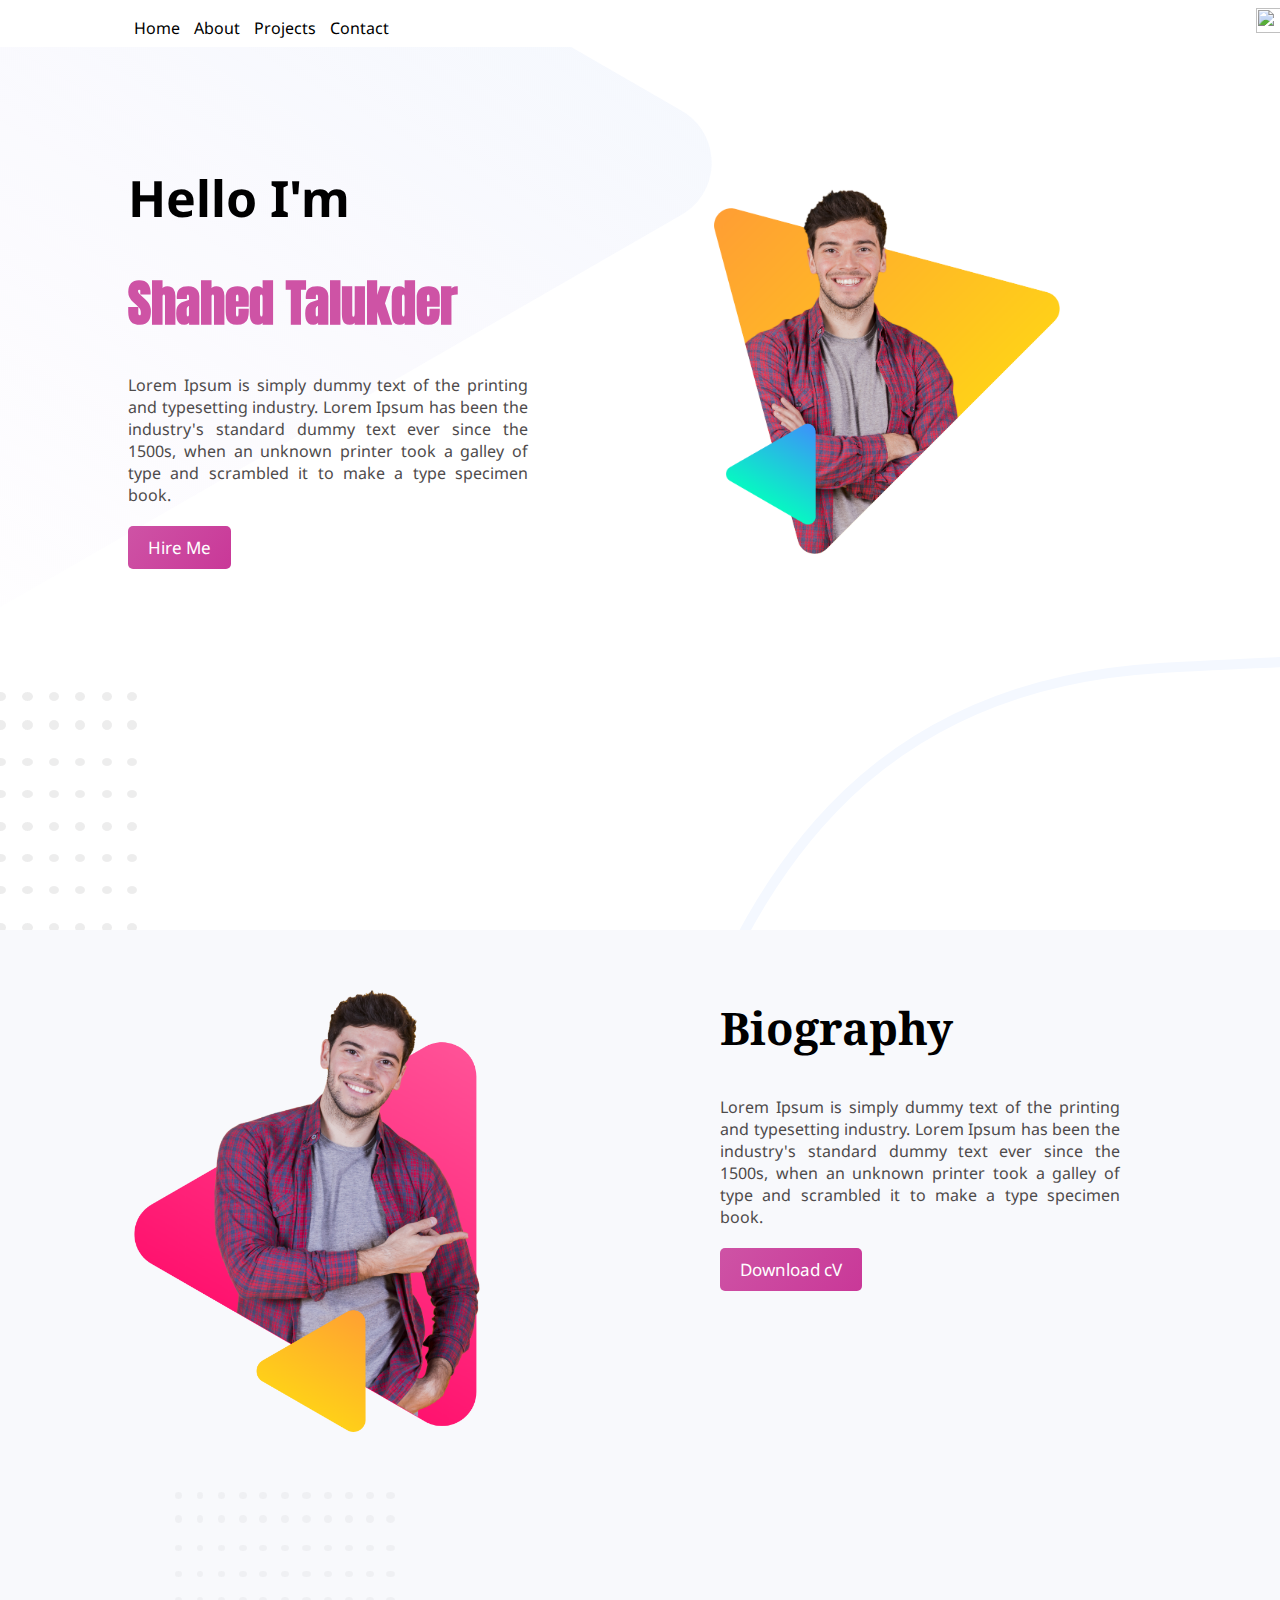
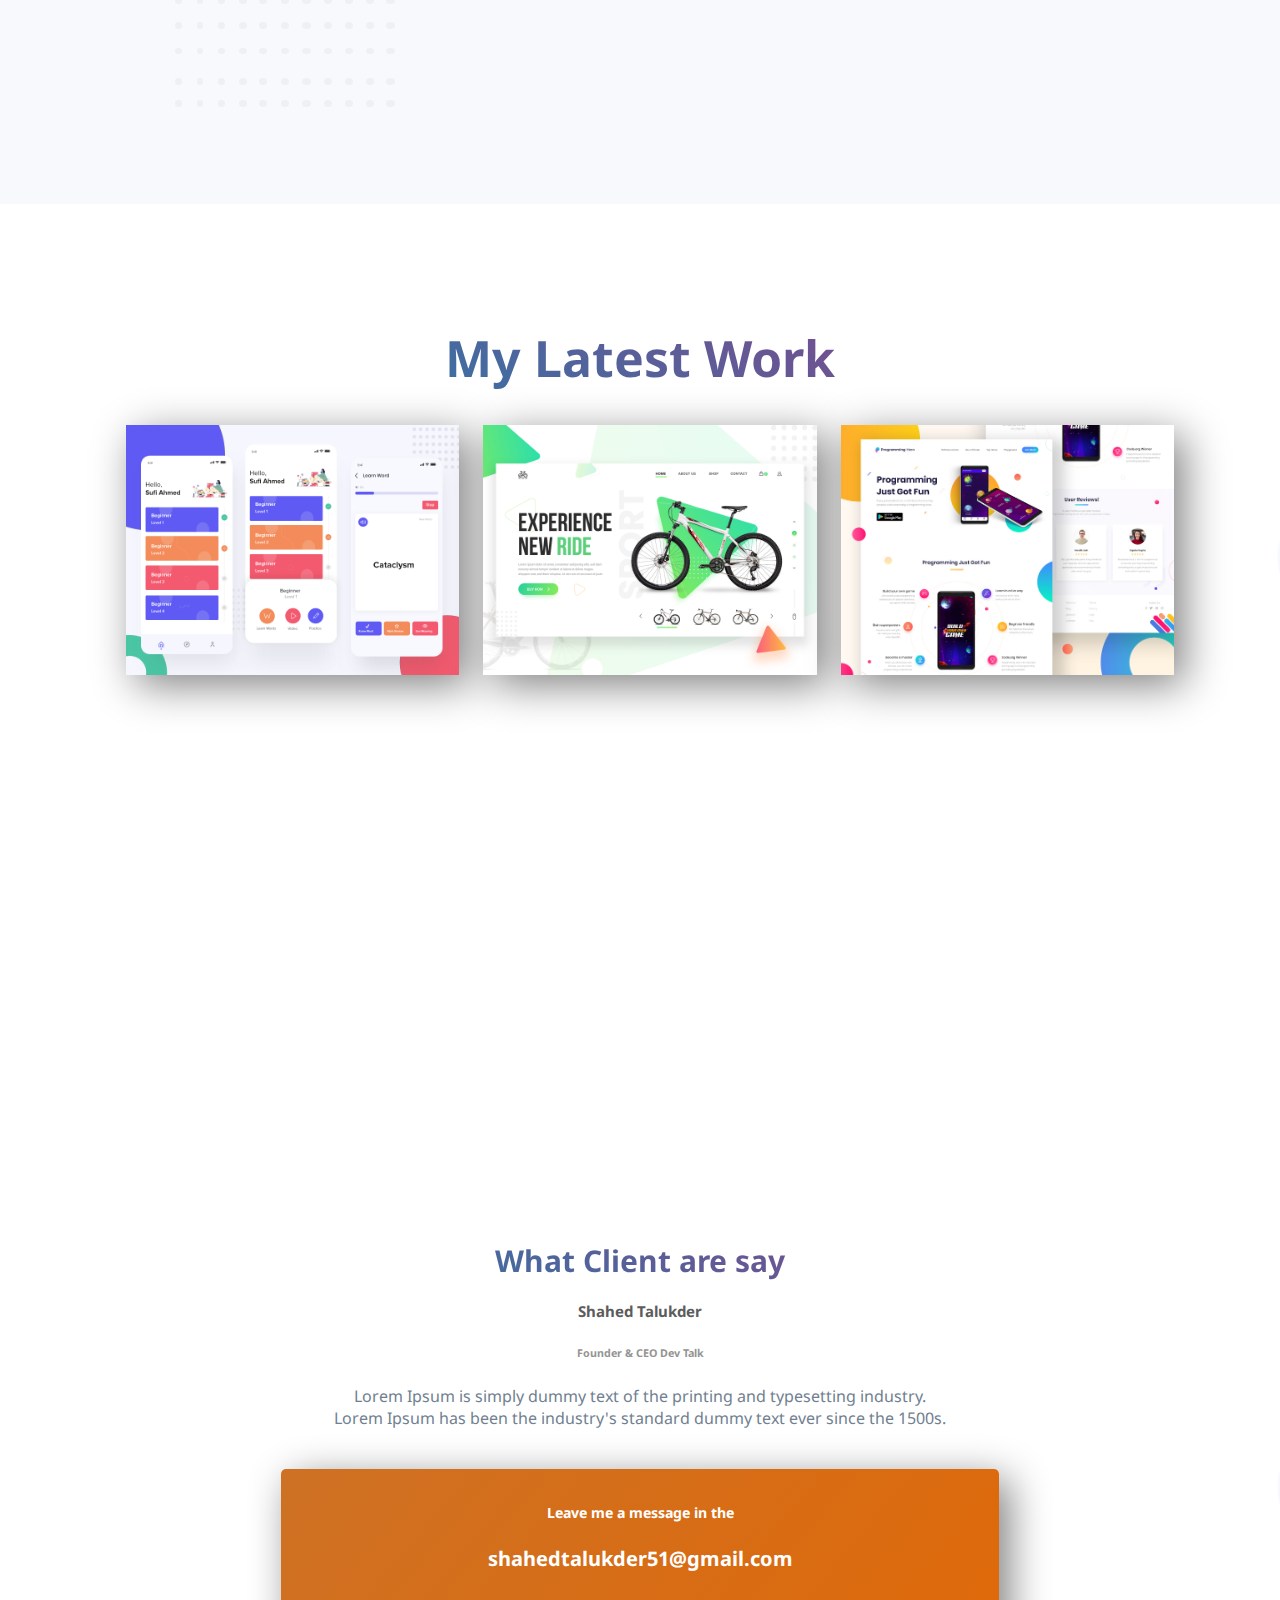
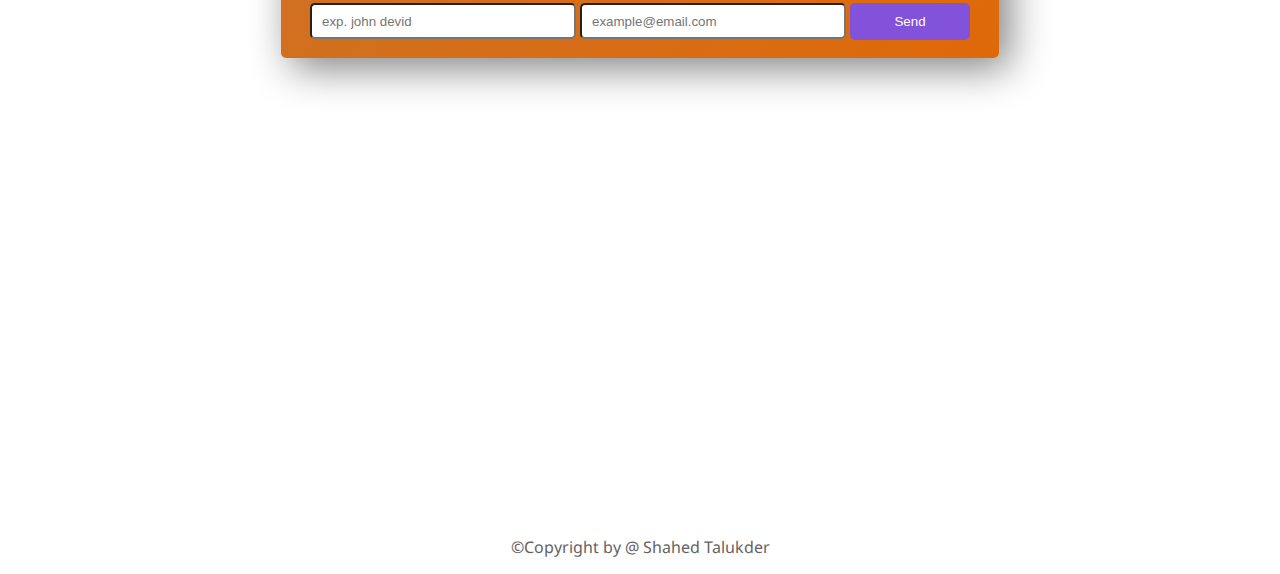
==== index.html @ d7d51576 "first commit" ====
<!DOCTYPE html>
<html lang="en">
<head>
    <title>Document</title>
    <link href="https://fonts.googleapis.com/css?family=Anton|Noto+Sans:400,700|Noto+Serif:400,700&display=swap" rel="stylesheet">
    <link rel="stylesheet" href="/css/style.css">
    <style>
        
    </style>
</head>
<body>
    <!-- navbar section -->
    <nav class="navbar">
        <div class="img">
            <img src="https://cdn.iconscout.com/icon/free/png-256/s-characters-character-alphabet-letter-36031.png" alt="">
        </div>
        <div class="img">
            <ul type="none">
                <li><a href="#">Home</a></li>
                <li><a href="#">About</a></li>
                <li><a href="#">Projects</a></li>
                <li><a href="#">Contact</a></li>
              </ul>
        </div>
        
    </nav>
    <!-- first section -->
    <section class="first-section">
        <div class="div-section another-div">
            <h1>Hello I'm</h1>
            <h1><span class="name-highlighter">Shahed Talukder</span></h1>
            <p>Lorem Ipsum is simply dummy text of the printing and typesetting industry. Lorem Ipsum has been the industry's standard dummy text ever since the 1500s, when an unknown printer took a galley of type and scrambled it to make a type specimen book. </p>
            <a href="#">Hire Me</a>
        </div>
        <div class="div-section">
            <img src="/images/peter.png" alt="">
        </div>
    </section>

    <!-- second section -->
    <section class="second-section">
        <div class="div-section second-div">
            <img src="/images/peter_dream.png" alt="">
        </div>
        <div class="div-section second-div">
            <h2>Biography</h2>
            <p>Lorem Ipsum is simply dummy text of the printing and typesetting industry. Lorem Ipsum has been the industry's standard dummy text ever since the 1500s, when an unknown printer took a galley of type and scrambled it to make a type specimen book. </p>
            <a href="#">Download cV</a>
        </div>
    </section>

    <!-- third section -->
    <section class="third-section">
        <div class="mydiv">
            <h1>My Latest Work</h1>
        </div>
        <div class="latest-work">
            <div class="all-project">
                <img src="/images/work-1.png" alt="">
            </div>
            <div class="all-project">
                <img src="/images/work-2.jpg" alt="">
            </div>
            <div class="all-project">
                <img src="images/work-3.jpg" alt="">
            </div>
        </div>
    </section>
    <section class="fourth-section">
        <div class="final-secdiv take1">
            <h1>What Client are say</h1>
            <h5>Shahed Talukder</h5>
            <h6>Founder & CEO Dev Talk</h6>
        </div>
        <div class="final-secdiv">
            <p class="p-tag">
                Lorem Ipsum is simply dummy text of the printing and typesetting industry. <br> Lorem Ipsum has been the industry's standard dummy text ever since the 1500s.
            </p>
        </div>
        <div class="final-secdiv take2">
            <h5>Leave me a message in the</h5>
            <h4><a href="">shahedtalukder51@gmail.com</a></h4>
            <form>
                <input type="text" id="fname" name="fname" placeholder="exp. john devid">
                <input type="email" id="lname" name="lname" placeholder="example@email.com">
                <input type="submit" value="Send">
            </form> 
        </div>
    </section>
    <footer>
        <p>&copy;Copyright by @ Shahed Talukder</p>
    </footer>
</body>
</html>
---- css/style.css ----
body{
    font-family: 'Noto Sans','Noto Serif',sans-serif,Arial, Helvetica;
    margin:0px;
}
h1{
    font-size: 50px;
}
section{
    height: 100vh;
    padding-top: 30px;
}
h2{
    font-family: 'Noto Serif';
    font-size:45px;
}
/* navbar */
.navbar{
    padding-top: 0;
    border: 1px solid rgba(255, 255, 255, 0);
    background-color: #ffffff;
    height: 45px;
    width: 100%;
    position: fixed;
}
.navbar img{
    padding-top:7px;
    margin-left: 40%;
    float:right;
    height:25px;
    width: 25px;
}
.navbar ul{
    margin-left: 83px;
}
.navbar ul li{
    border: 1px;
    display: inline-block;
    padding-left: 10px;
}
.navbar ul li a:hover{
    display: inline-block;
    padding-left: 2px;
    border-bottom:1px solid #e20de2;
}
.navbar ul li a{
    text-decoration: none;
    color: black;
}
/* first secetion code is here */
.first-section{
    background-image: url("/images/header-bg.png");
    background-repeat: no-repeat;
}
.name-highlighter{
    font-family: 'Anton',Arial, Helvetica, sans-serif;
    color: #ce53a5;
    font-weight: 700px;
}
.div-section{
    display: inline-block;
    width: 30%;
    margin-left:5%;
    margin-right:5%;
    padding-left: 70px;
}
.div-section p{
    color: #4e4b4b;
    width: 400px;
    margin-bottom: 30px;
    text-align: justify;
}
.div-section img{
    padding-top: 30px;
    width: 90%;
    /* margin-right:100px; */
}
.div-section a{
    text-decoration: none;
    font-size: 17px;
    color: white;
    padding: 10px 20px;
    border-radius: 5px;
    background-image: linear-gradient(130deg, #ce53a5, #c93898)
}
.another-div{
    padding-top:100px;
    padding-left:64px;
}

/* second section code is here */
/* have been reusing the same code from first section */
.second-section{
    background-image: url("/images/biography-bg.png");
    background-repeat: no-repeat;
}
.second-div{
    vertical-align: top;
}
/* third section */
.third-section{
    background-image: url("/images/latest-work-bg.png");
    background-repeat: no-repeat;
}
.third-section .mydiv h1{
    text-align: center;
    font-size: 50px;
    background: -webkit-linear-gradient(60deg,#0c8cb3, #a5327f);
    -webkit-background-clip: text;
    -webkit-text-fill-color: transparent;
}
.third-section .latest-work{
    text-align: center;
}
.third-section .latest-work .all-project{
    margin-left: 20px;
    display: inline-block;
}
.third-section .latest-work img{
    height: 250px;
    box-shadow: 10px 10px 40px gray;
}
.third-section .latest-work img:hover{
    border-left: 4px solid;
    border-image: linear-gradient(180deg,blue, purple);
    box-shadow: 10px 10px 40px gray;
    border-image-slice: 1;
    height: 250px;
}
/* fourth section */
.fourth-section{
    background-image: url("/images/latest-work-bg.png");
    background-repeat: no-repeat;
}
.fourth-section .final-secdiv{
    text-align: center;
}
.take1{
    font-family: 'Noto Sans';
}
.take1 h1{
    font-size: 30px;
    background: -webkit-linear-gradient(60deg,#0c8cb3, #a5327f);
    -webkit-background-clip: text;
    -webkit-text-fill-color: transparent;
}
.take1 h5{
    color: #5c5c5c;
    margin: 0;
    font-size: 15px;
}
.take1 h6{
    color: #949494;
}
.take2{
    margin: 40px 281px;;
    font-size: 17px;
    color: white;
    padding: 10px 20px;
    border-radius: 5px;
    box-shadow: 10px 10px 40px gray;
    background-image: linear-gradient(130deg, #ce7124, #df6909)
}
.take2 h4 a{
    text-decoration: none;
    font-size: 20px;
    color: white
}
.take2:hover{
    margin: 40px 281px;;
    font-size: 17px;
    color: white;
    padding: 10px 20px;
    border-radius: 5px;
    box-shadow: 10px 10px 40px gray;
    background-image: linear-gradient(105deg, #c28d61, #dd8741)
    
}
.p-tag{
    color: slategray;
}
input[type=text],input[type=email]{
    border-radius: 5px;
    height: 30px;
    width: 250px;
    padding-left: 10px;
}
input[type=submit]{
    width: 120px;
    background-color: #8252db;
    color: white;
    padding: 11px 20px;
    margin: 8px 0;
    border: none;
    border-radius: 5px;
    cursor: pointer;
}
/* footer section css */
footer p{
    text-align: center;
    color: #636363;
}
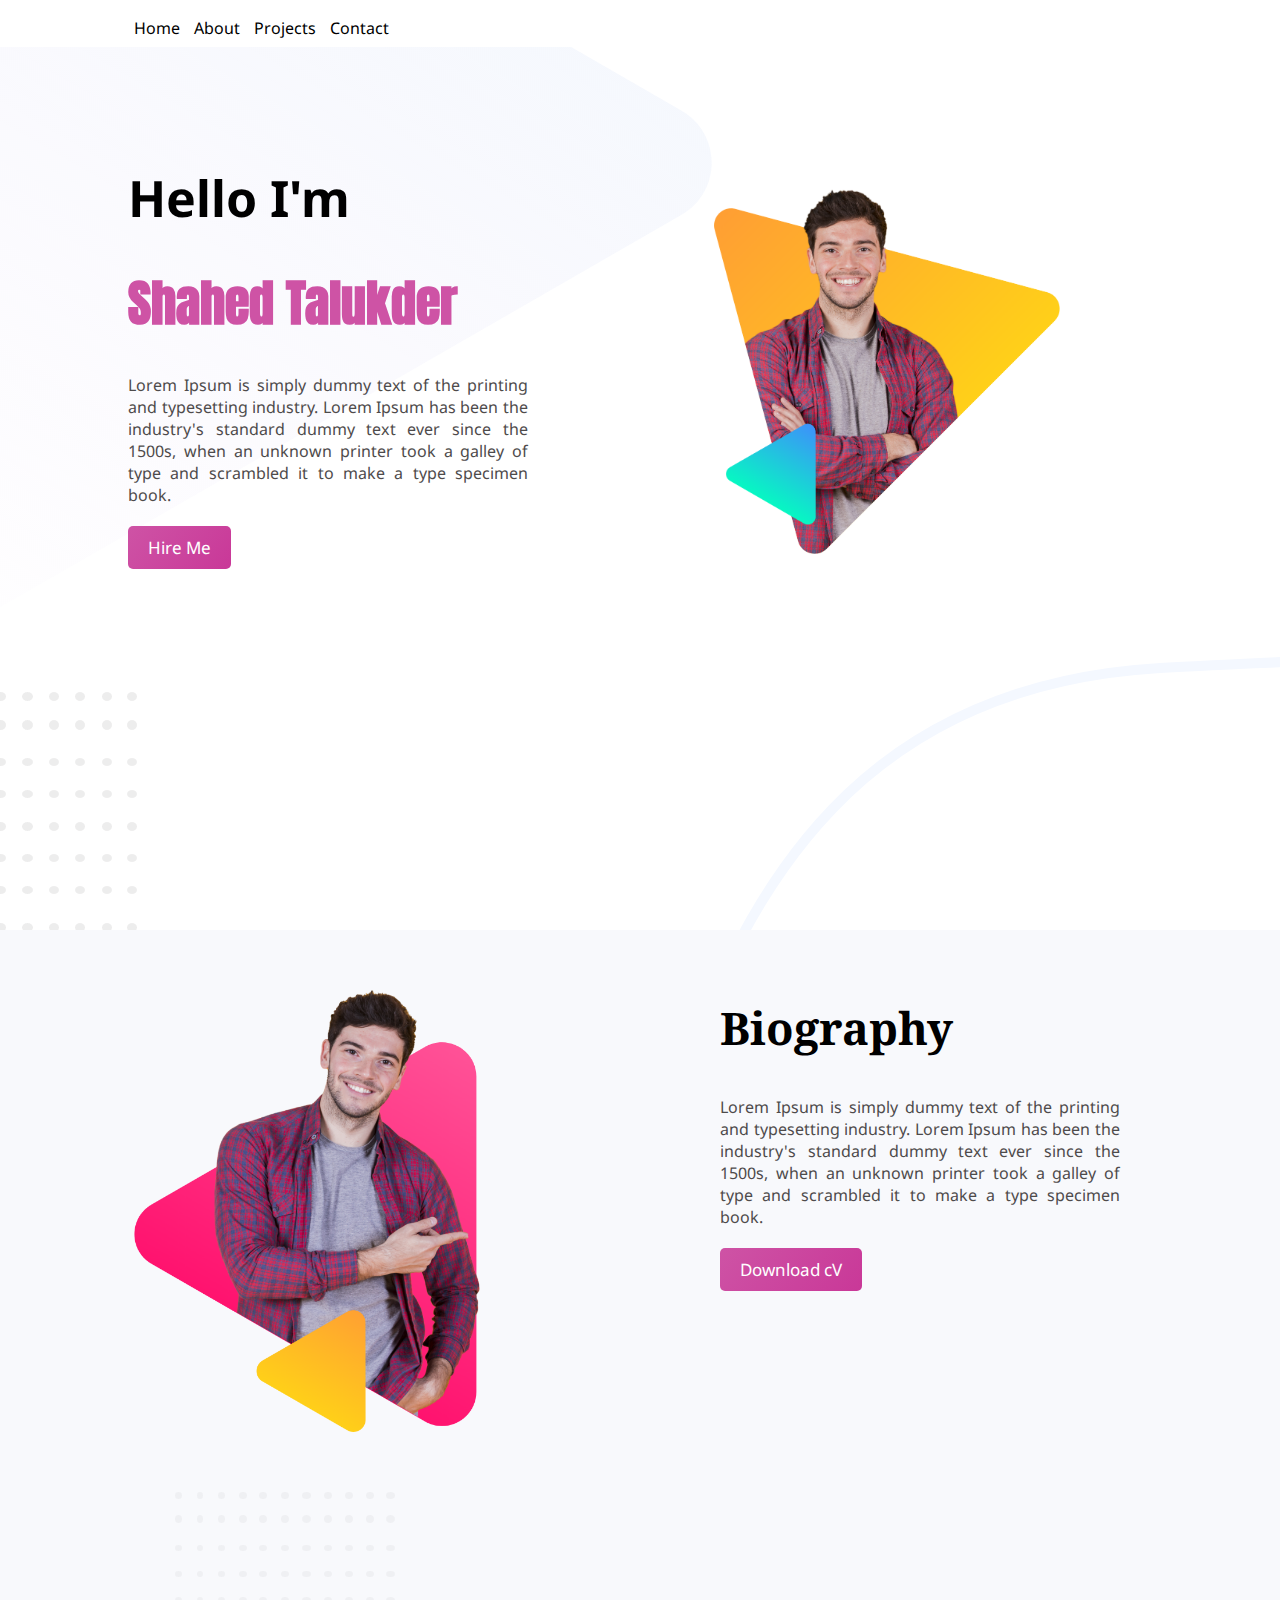
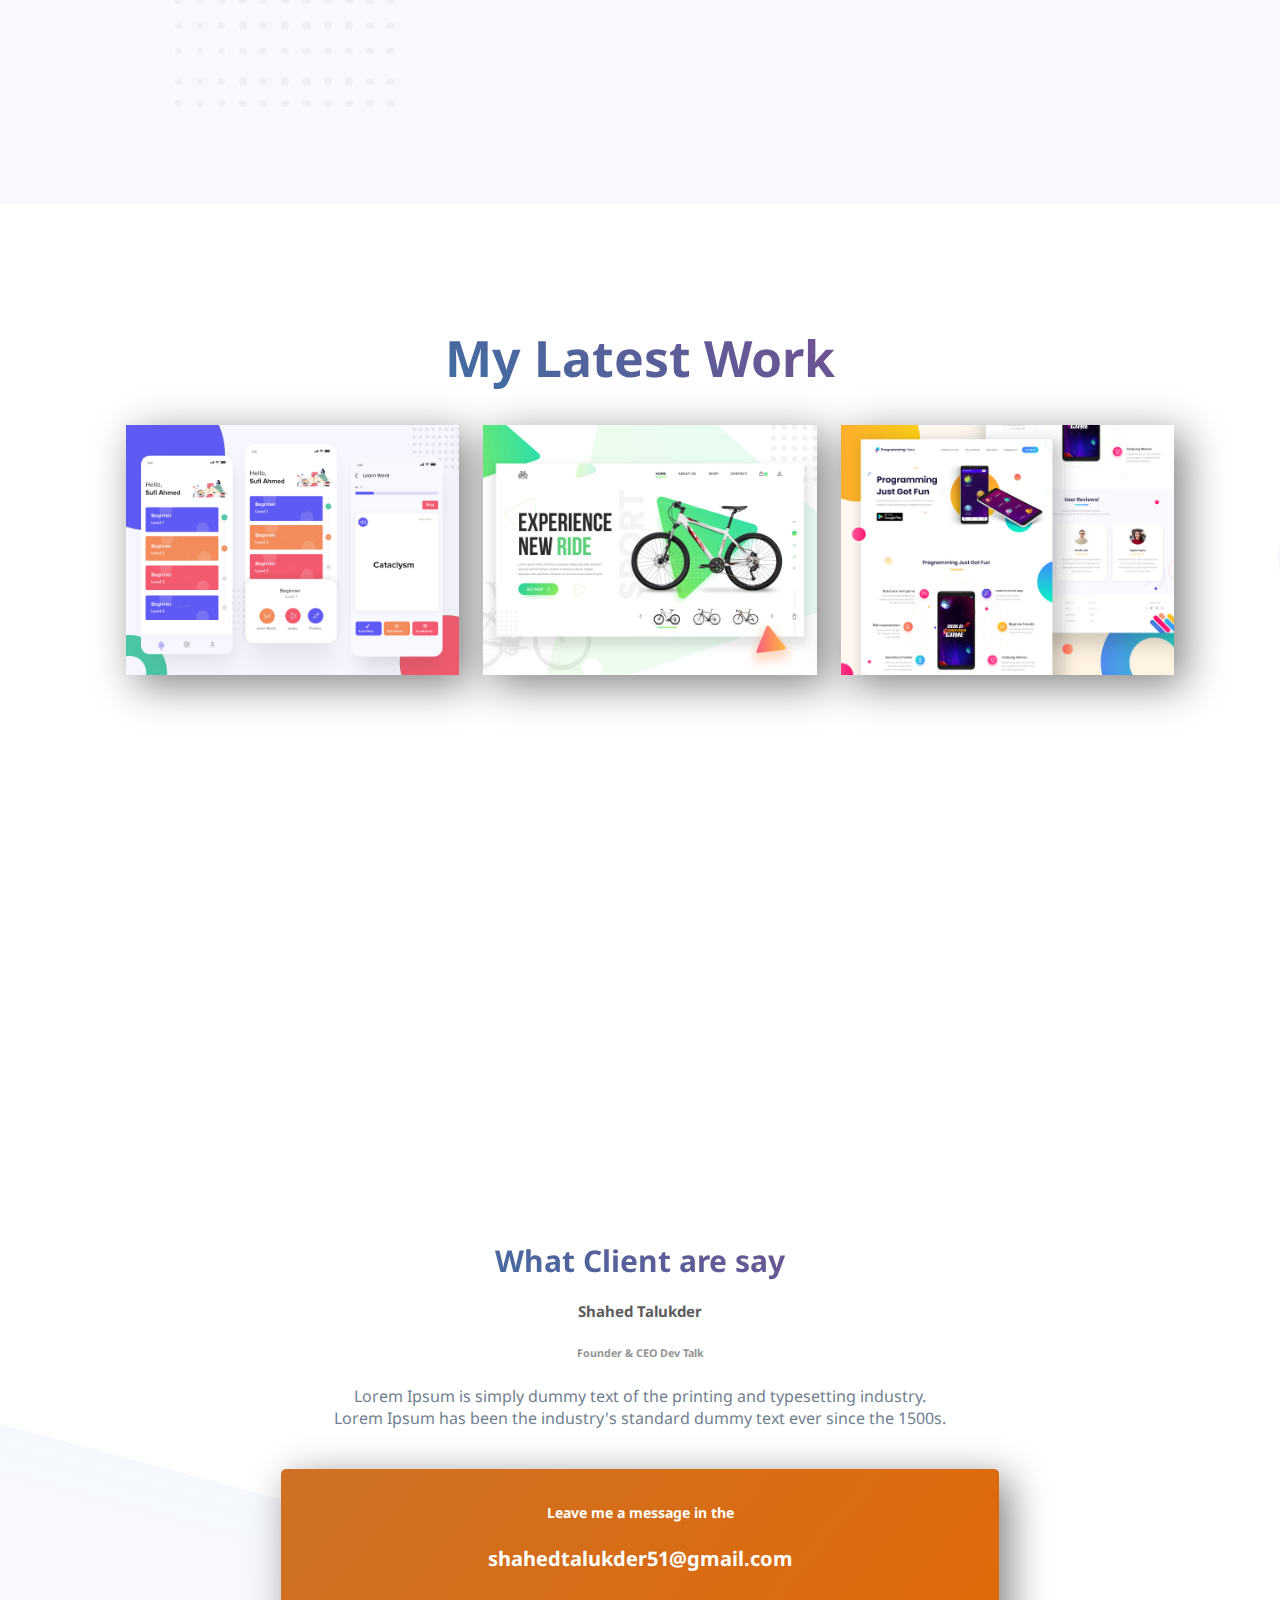
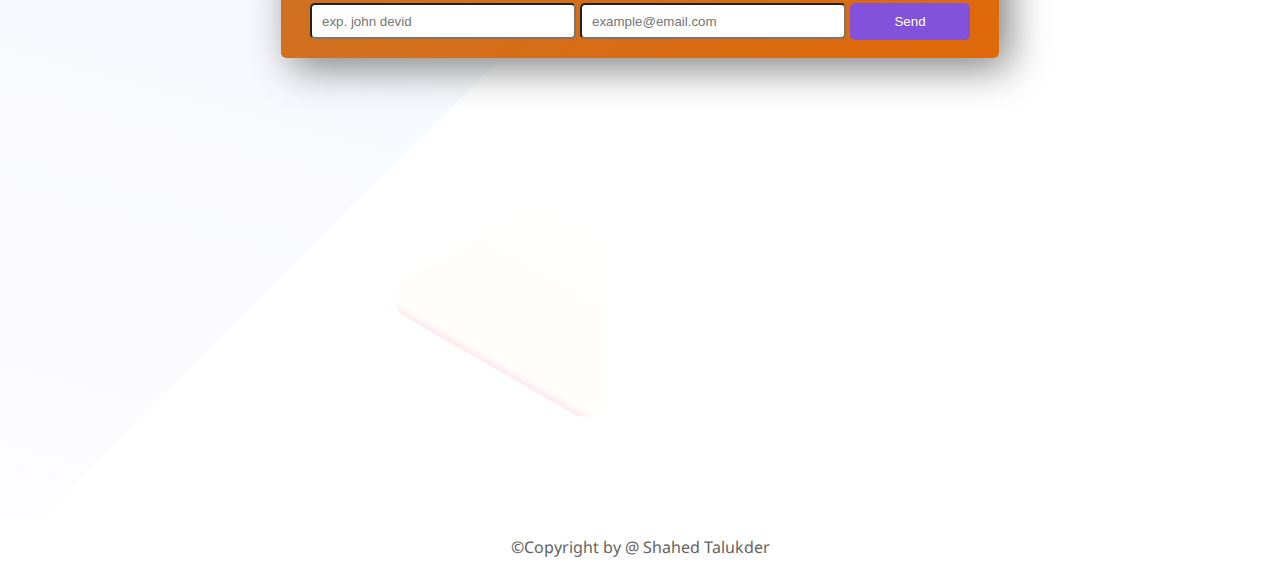
==== commit 8ef2e5e3: "first site" ====
--- a/index.html
+++ b/index.html
@@ -3,7 +3,7 @@
 <head>
     <title>Document</title>
     <link href="https://fonts.googleapis.com/css?family=Anton|Noto+Sans:400,700|Noto+Serif:400,700&display=swap" rel="stylesheet">
-    <link rel="stylesheet" href="/css/style.css">
+    <link rel="stylesheet" href="css/style.css">
     <style>
         
     </style>
@@ -11,9 +11,6 @@
 <body>
     <!-- navbar section -->
     <nav class="navbar">
-        <div class="img">
-            <img src="https://cdn.iconscout.com/icon/free/png-256/s-characters-character-alphabet-letter-36031.png" alt="">
-        </div>
         <div class="img">
             <ul type="none">
                 <li><a href="#">Home</a></li>
@@ -33,14 +30,14 @@
             <a href="#">Hire Me</a>
         </div>
         <div class="div-section">
-            <img src="/images/peter.png" alt="">
+            <img src="images/peter.png" alt="">
         </div>
     </section>
 
     <!-- second section -->
     <section class="second-section">
         <div class="div-section second-div">
-            <img src="/images/peter_dream.png" alt="">
+            <img src="images/peter_dream.png" alt="">
         </div>
         <div class="div-section second-div">
             <h2>Biography</h2>
@@ -56,10 +53,10 @@
         </div>
         <div class="latest-work">
             <div class="all-project">
-                <img src="/images/work-1.png" alt="">
+                <img src="images/work-1.png" alt="">
             </div>
             <div class="all-project">
-                <img src="/images/work-2.jpg" alt="">
+                <img src="images/work-2.jpg" alt="">
             </div>
             <div class="all-project">
                 <img src="images/work-3.jpg" alt="">
--- a/css/style.css
+++ b/css/style.css
@@ -48,7 +48,7 @@
 }
 /* first secetion code is here */
 .first-section{
-    background-image: url("/images/header-bg.png");
+    background-image: url("../images/header-bg.png");
     background-repeat: no-repeat;
 }
 .name-highlighter{
@@ -90,7 +90,7 @@
 /* second section code is here */
 /* have been reusing the same code from first section */
 .second-section{
-    background-image: url("/images/biography-bg.png");
+    background-image: url("../images/biography-bg.png");
     background-repeat: no-repeat;
 }
 .second-div{
@@ -98,7 +98,7 @@
 }
 /* third section */
 .third-section{
-    background-image: url("/images/latest-work-bg.png");
+    background-image: url("../images/latest-work-bg.png");
     background-repeat: no-repeat;
 }
 .third-section .mydiv h1{
@@ -128,7 +128,7 @@
 }
 /* fourth section */
 .fourth-section{
-    background-image: url("/images/latest-work-bg.png");
+    background-image: url("../images/footer-bg.png");
     background-repeat: no-repeat;
 }
 .fourth-section .final-secdiv{
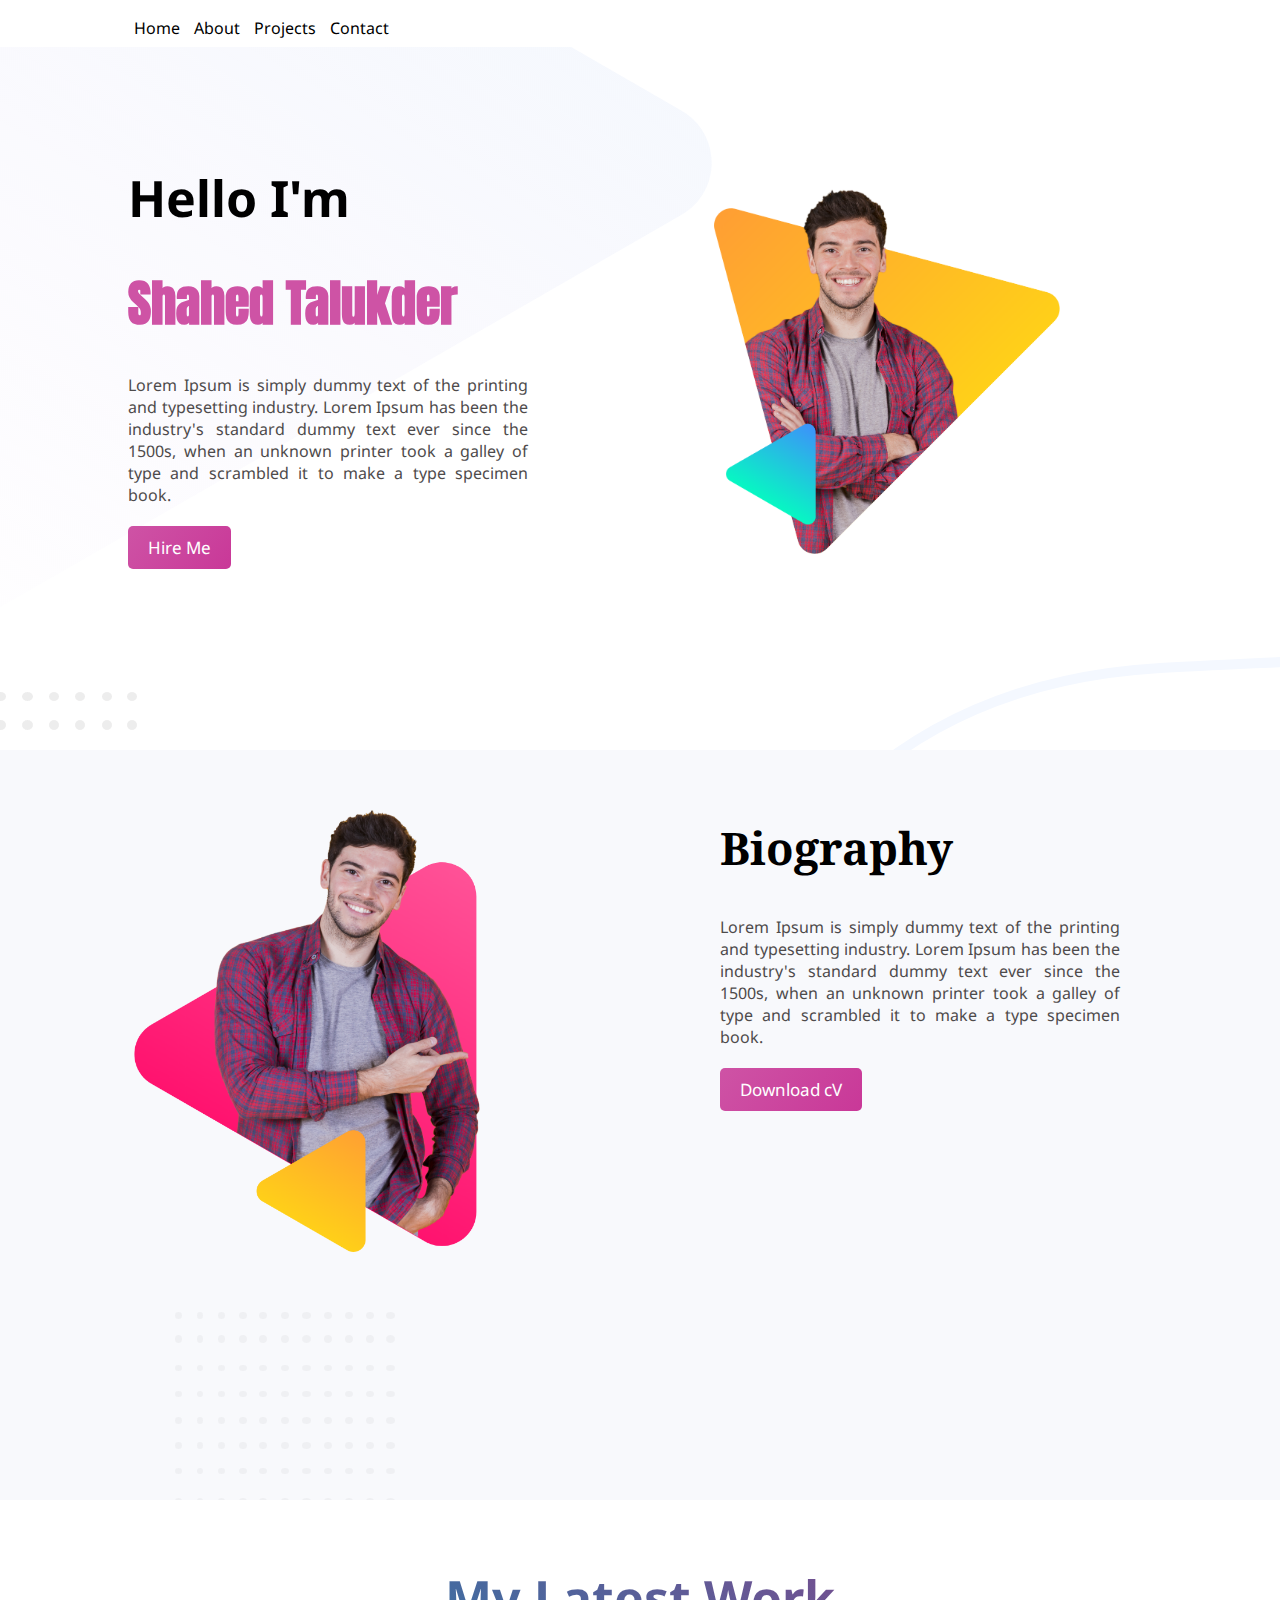
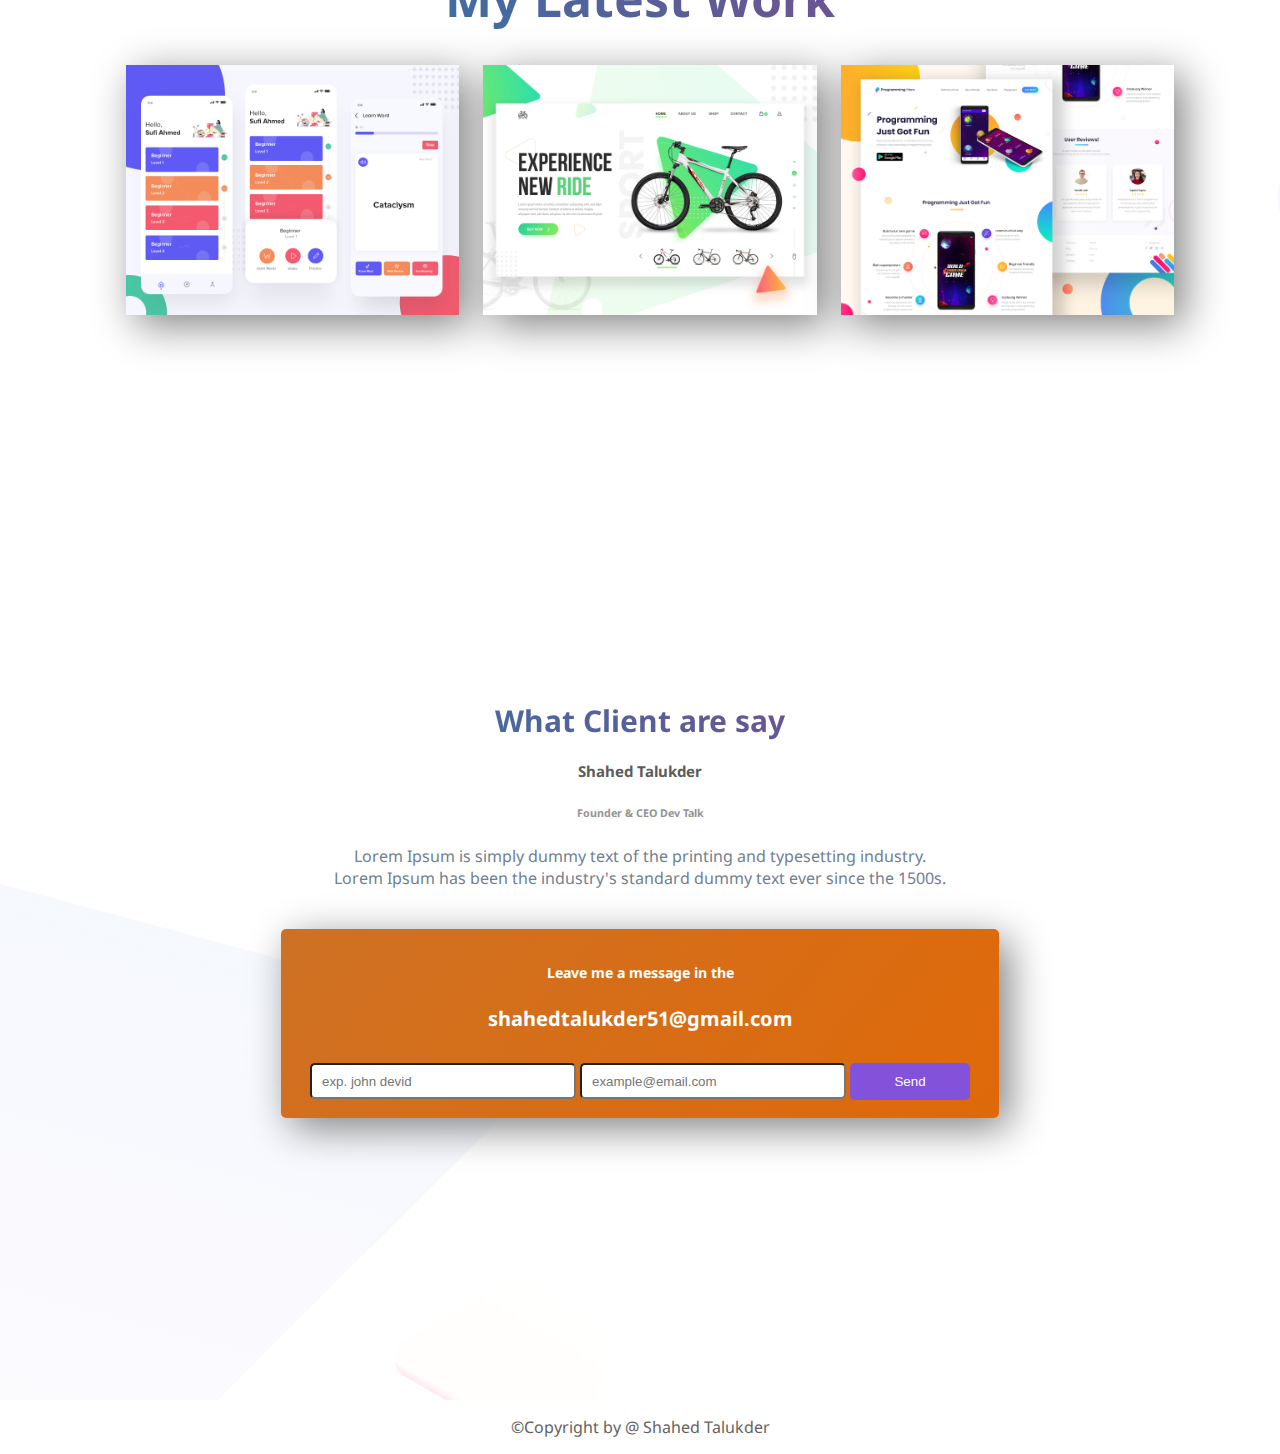
==== commit 02375f2a: "update" ====
--- a/index.html
+++ b/index.html
@@ -4,9 +4,9 @@
     <title>Document</title>
     <link href="https://fonts.googleapis.com/css?family=Anton|Noto+Sans:400,700|Noto+Serif:400,700&display=swap" rel="stylesheet">
     <link rel="stylesheet" href="css/style.css">
-    <style>
-        
-    </style>
+    <link rel = "icon" href =  
+"https://media.geeksforgeeks.org/wp-content/cdn-uploads/gfg_200X200.png" 
+        type = "image/x-icon"> 
 </head>
 <body>
     <!-- navbar section -->
--- a/css/style.css
+++ b/css/style.css
@@ -6,7 +6,7 @@
     font-size: 50px;
 }
 section{
-    height: 100vh;
+    height: 80vh;
     padding-top: 30px;
 }
 h2{
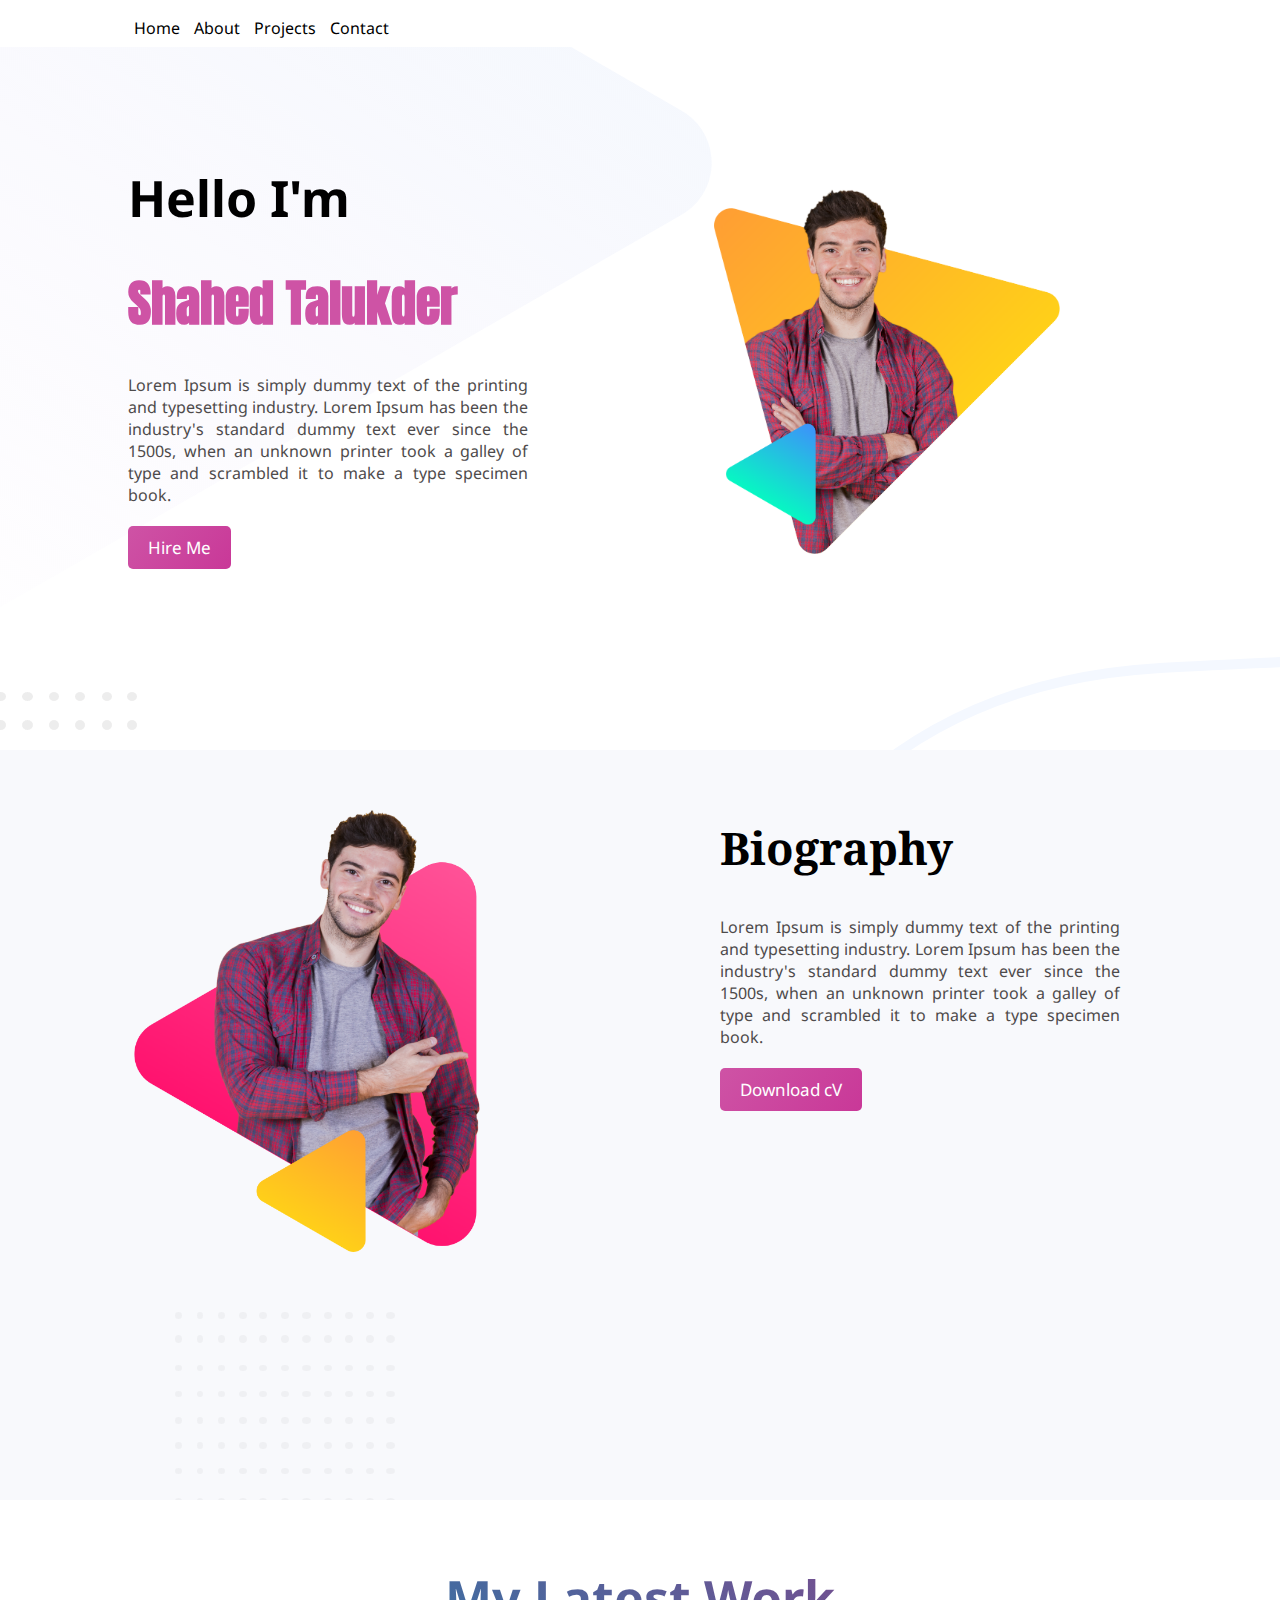
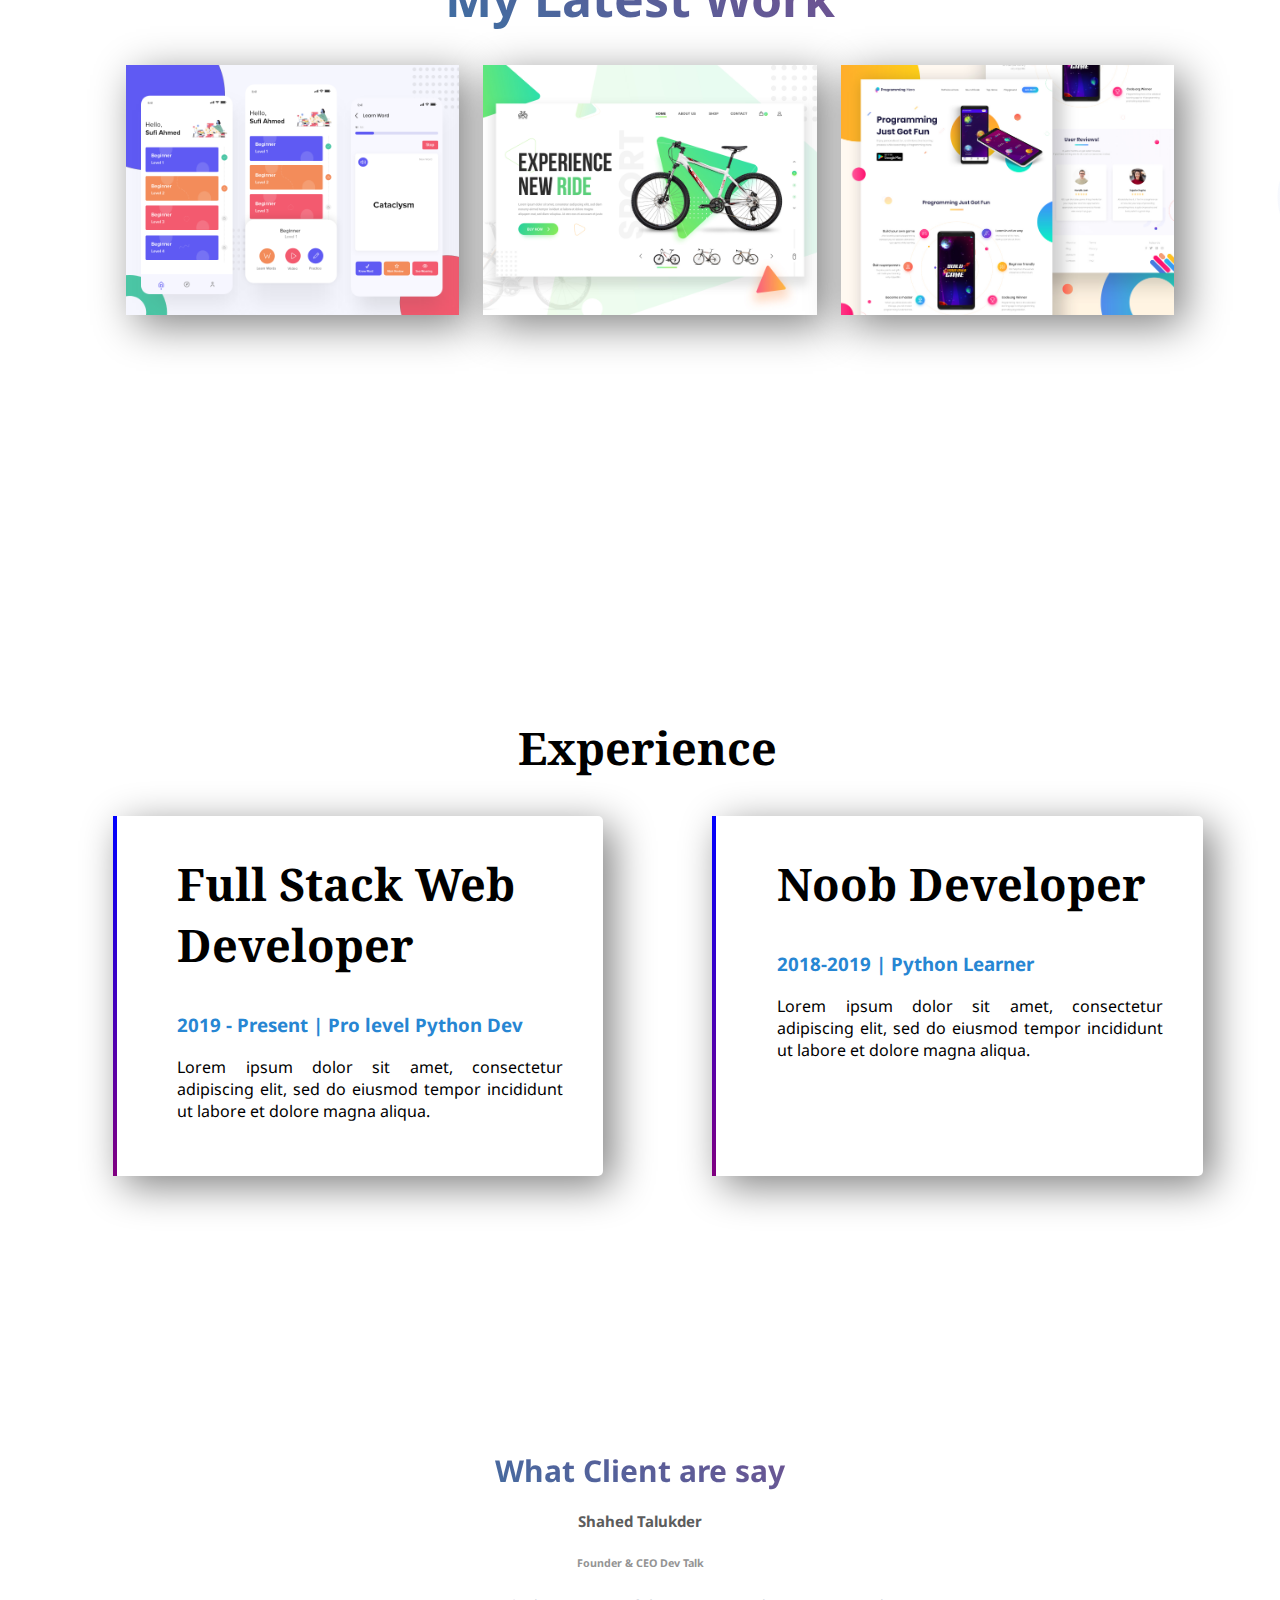
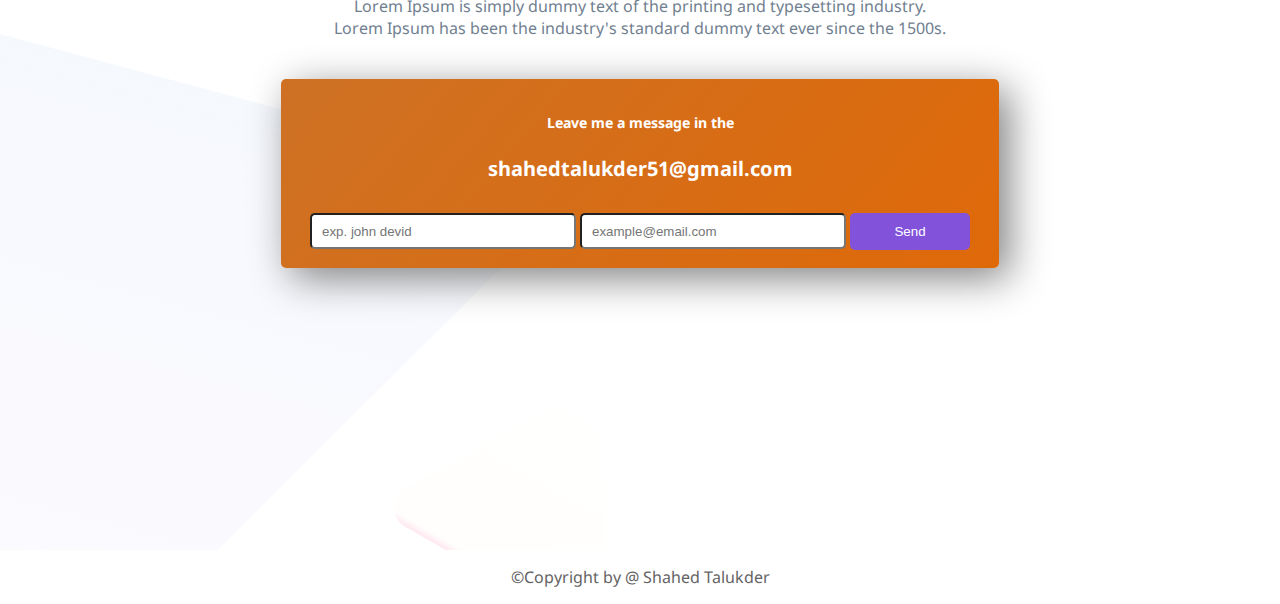
==== commit 07b4d946: "update" ====
--- a/index.html
+++ b/index.html
@@ -4,9 +4,8 @@
     <title>Document</title>
     <link href="https://fonts.googleapis.com/css?family=Anton|Noto+Sans:400,700|Noto+Serif:400,700&display=swap" rel="stylesheet">
     <link rel="stylesheet" href="css/style.css">
-    <link rel = "icon" href =  
-"https://media.geeksforgeeks.org/wp-content/cdn-uploads/gfg_200X200.png" 
-        type = "image/x-icon"> 
+    <link href="https://cdn.materialdesignicons.com/1.1.34/css/materialdesignicons.min.css" media="all" rel="stylesheet" type="text/css">
+    <link rel = "icon" href = "https://media.geeksforgeeks.org/wp-content/cdn-uploads/gfg_200X200.png" type = "image/x-icon"> 
 </head>
 <body>
     <!-- navbar section -->
@@ -63,6 +62,26 @@
             </div>
         </div>
     </section>
+    <!-- section three -->
+    <section class="section-three">
+        <div class="text-align">
+            <h2 class="text-dec">Experience</h2>
+        </div>
+        <div class="section-area border-style">
+            <h2>Full Stack Web Developer</h2>
+            <h3 class="body-highlight">2019 - Present | Pro level Python Dev</h3>
+            <p>
+                Lorem ipsum dolor sit amet, consectetur adipiscing elit, sed do eiusmod tempor incididunt ut labore et dolore magna aliqua. 
+        </div>
+        <div class="section-area border-style">
+            <h2>Noob Developer</h2>
+            <h3 class="body-highlight">2018-2019 | Python Learner</h3>
+            <p>
+                Lorem ipsum dolor sit amet, consectetur adipiscing elit, sed do eiusmod tempor incididunt ut labore et dolore magna aliqua.
+            </p>
+        </div>
+    </section>
+    <!-- final section -->
     <section class="fourth-section">
         <div class="final-secdiv take1">
             <h1>What Client are say</h1>
@@ -73,7 +92,7 @@
             <p class="p-tag">
                 Lorem Ipsum is simply dummy text of the printing and typesetting industry. <br> Lorem Ipsum has been the industry's standard dummy text ever since the 1500s.
             </p>
-        </div>
+        </div>   
         <div class="final-secdiv take2">
             <h5>Leave me a message in the</h5>
             <h4><a href="">shahedtalukder51@gmail.com</a></h4>
@@ -84,6 +103,7 @@
             </form> 
         </div>
     </section>
+    
     <footer>
         <p>&copy;Copyright by @ Shahed Talukder</p>
     </footer>
--- a/css/style.css
+++ b/css/style.css
@@ -39,7 +39,6 @@
 }
 .navbar ul li a:hover{
     display: inline-block;
-    padding-left: 2px;
     border-bottom:1px solid #e20de2;
 }
 .navbar ul li a{
@@ -198,4 +197,36 @@
 footer p{
     text-align: center;
     color: #636363;
+}
+/* section area last */
+.section-three{
+    padding-left:5%;
+}
+.section-area{
+    float: left;
+    width: 35%;
+    margin-right: 5%;
+    margin-left: 4%;
+    padding-left:5%;
+}
+.section-area p{
+    text-align: justify;
+}
+.border-style{
+    border-left: 4px solid;
+    border-image: linear-gradient(180deg,blue, purple);
+    border-image-slice: 1;
+    box-shadow: 10px 10px 40px gray;
+    border-radius: 5px;
+    height:50%;
+}
+.border-style p{
+    padding-right: 40px;
+}
+.body-highlight{
+    color: #2786d3;
+}
+.text-dec{
+    margin-right: 4%;;
+    text-align: center;
 }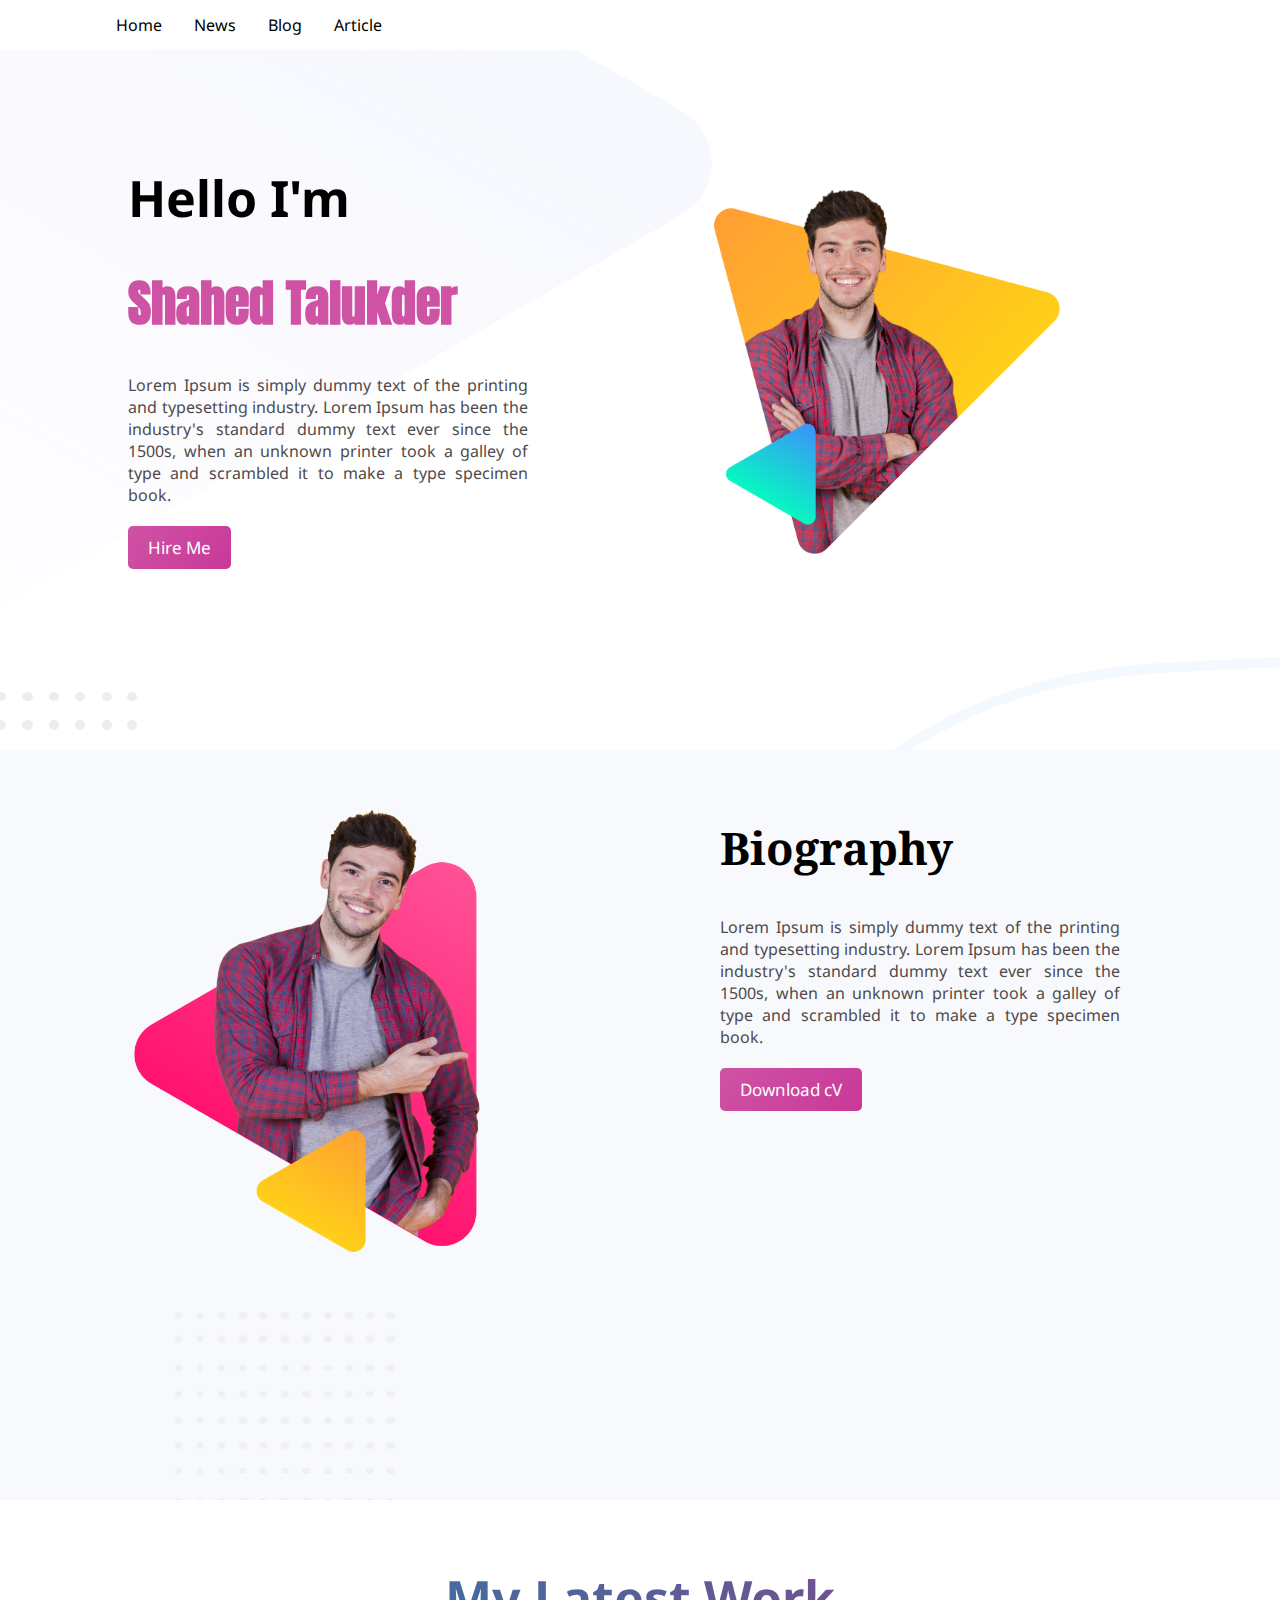
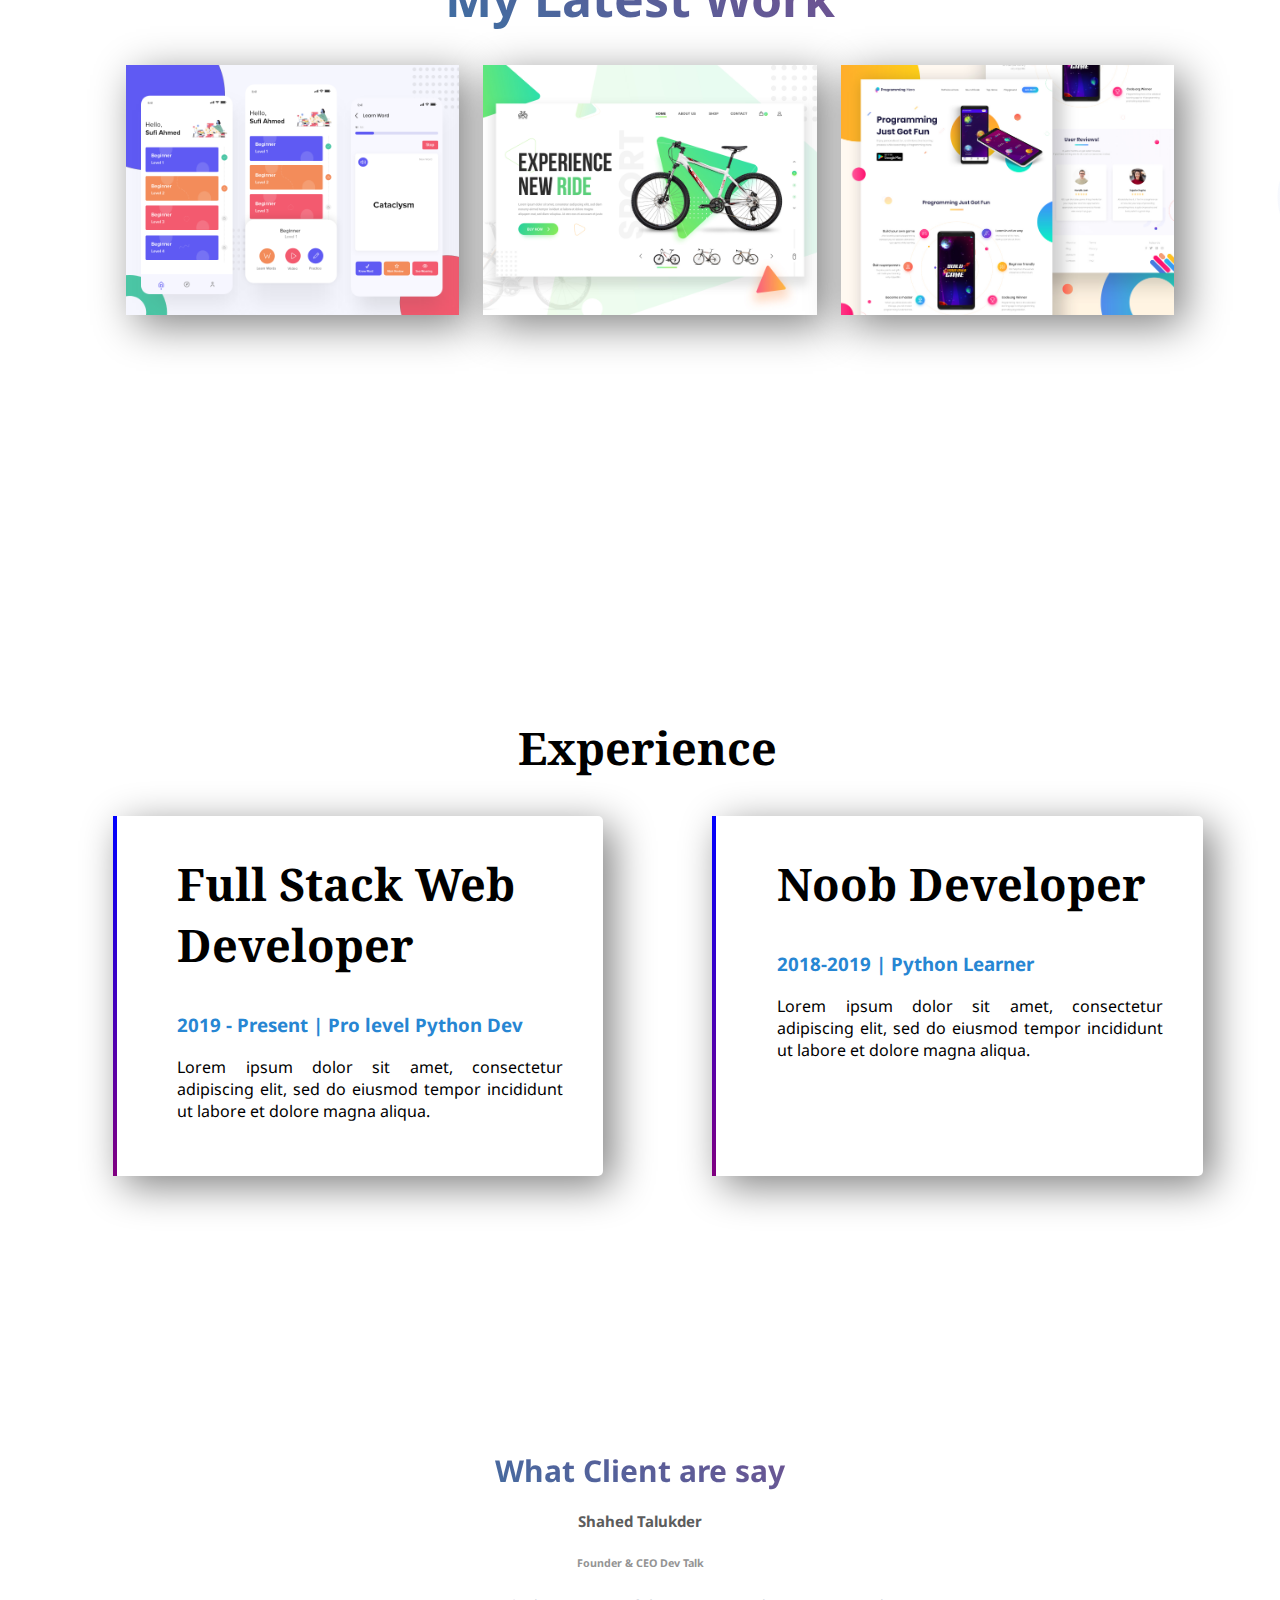
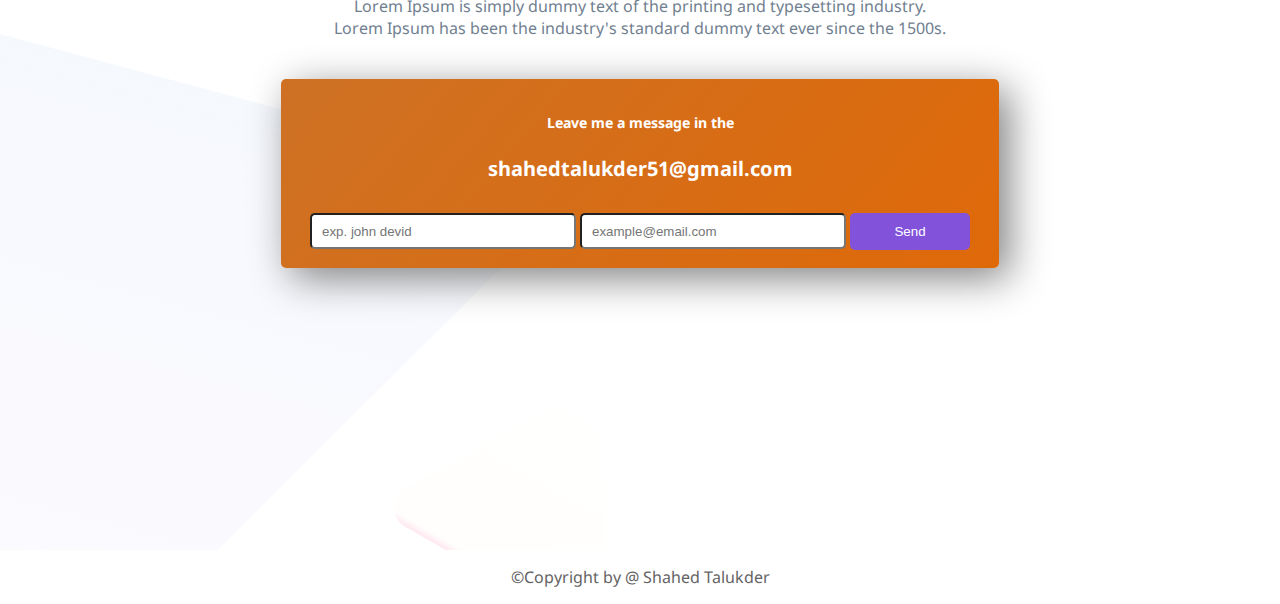
==== commit 8b692c16: "update" ====
--- a/index.html
+++ b/index.html
@@ -1,111 +1,125 @@
 <!DOCTYPE html>
 <html lang="en">
+
 <head>
-    <title>Document</title>
-    <link href="https://fonts.googleapis.com/css?family=Anton|Noto+Sans:400,700|Noto+Serif:400,700&display=swap" rel="stylesheet">
-    <link rel="stylesheet" href="css/style.css">
-    <link href="https://cdn.materialdesignicons.com/1.1.34/css/materialdesignicons.min.css" media="all" rel="stylesheet" type="text/css">
-    <link rel = "icon" href = "https://media.geeksforgeeks.org/wp-content/cdn-uploads/gfg_200X200.png" type = "image/x-icon"> 
+  <title>Document</title>
+  <link href="https://fonts.googleapis.com/css?family=Anton|Noto+Sans:400,700|Noto+Serif:400,700&display=swap" rel="stylesheet">
+  <link rel="stylesheet" href="css/style.css">
+  <link href="https://cdn.materialdesignicons.com/1.1.34/css/materialdesignicons.min.css" media="all" rel="stylesheet" type="text/css">
+  <link rel="icon" href="https://media.geeksforgeeks.org/wp-content/cdn-uploads/gfg_200X200.png" type="image/x-icon">
+  <style>
+  </style>
 </head>
+
 <body>
-    <!-- navbar section -->
-    <nav class="navbar">
-        <div class="img">
-            <ul type="none">
-                <li><a href="#">Home</a></li>
-                <li><a href="#">About</a></li>
-                <li><a href="#">Projects</a></li>
-                <li><a href="#">Contact</a></li>
-              </ul>
+  <div class="fixed-nav">
+    <div class="navbar">
+      <a href="#home">Home</a>
+      <a href="#news">News</a>
+      <div class="dropdown">
+        <button class="dropbtn">Blog
+          <!-- <i class="fa fa-caret-down"></i> -->
+        </button>
+        <div class="dropdown-content">
+          <a href="#">Link 1</a>
+          <a href="#">Link 2</a>
+          <a href="#">Link 3</a>
         </div>
-        
-    </nav>
-    <!-- first section -->
-    <section class="first-section">
-        <div class="div-section another-div">
-            <h1>Hello I'm</h1>
-            <h1><span class="name-highlighter">Shahed Talukder</span></h1>
-            <p>Lorem Ipsum is simply dummy text of the printing and typesetting industry. Lorem Ipsum has been the industry's standard dummy text ever since the 1500s, when an unknown printer took a galley of type and scrambled it to make a type specimen book. </p>
-            <a href="#">Hire Me</a>
+      </div>
+      <div class="dropdown">
+        <button class="dropbtn">Article
+          <!-- <i class="fa fa-caret-down"></i> -->
+        </button>
+        <div class="dropdown-content">
+          <a href="#">Link 1</a>
+          <a href="#">Link 2</a>
+          <a href="#">Link 3</a>
+          <a href="#">Link 4</a>
         </div>
-        <div class="div-section">
-            <img src="images/peter.png" alt="">
-        </div>
-    </section>
+      </div>
+    </div>
+  </div>
+  <!-- first section -->
+  <section class="first-section">
+    <div class="div-section another-div">
+      <h1>Hello I'm</h1>
+      <h1><span class="name-highlighter">Shahed Talukder</span></h1>
+      <p>Lorem Ipsum is simply dummy text of the printing and typesetting industry. Lorem Ipsum has been the industry's standard dummy text ever since the 1500s, when an unknown printer took a galley of type and scrambled it to make a type specimen
+        book. </p>
+      <a href="#">Hire Me</a>
+    </div>
+    <div class="div-section">
+      <img src="images/peter.png" alt="">
+    </div>
+  </section>
+  <!-- second section -->
+  <section class="second-section">
+    <div class="div-section second-div">
+      <img src="images/peter_dream.png" alt="">
+    </div>
+    <div class="div-section second-div">
+      <h2>Biography</h2>
+      <p>Lorem Ipsum is simply dummy text of the printing and typesetting industry. Lorem Ipsum has been the industry's standard dummy text ever since the 1500s, when an unknown printer took a galley of type and scrambled it to make a type specimen
+        book. </p>
+      <a href="#">Download cV</a>
+    </div>
+  </section>
+  <!-- third section -->
+  <section class="third-section">
+    <div class="mydiv">
+      <h1>My Latest Work</h1>
+    </div>
+    <div class="latest-work">
+      <div class="all-project">
+        <img src="images/work-1.png" alt="">
+      </div>
+      <div class="all-project">
+        <img src="images/work-2.jpg" alt="">
+      </div>
+      <div class="all-project">
+        <img src="images/work-3.jpg" alt="">
+      </div>
+    </div>
+  </section>
+  <!-- section three -->
+  <section class="section-three">
+    <div class="text-align">
+      <h2 class="text-dec">Experience</h2>
+    </div>
+    <div class="section-area border-style">
+      <h2>Full Stack Web Developer</h2>
+      <h3 class="body-highlight">2019 - Present | Pro level Python Dev</h3>
+      <p> Lorem ipsum dolor sit amet, consectetur adipiscing elit, sed do eiusmod tempor incididunt ut labore et dolore magna aliqua.
+    </div>
+    <div class="section-area border-style">
+      <h2>Noob Developer</h2>
+      <h3 class="body-highlight">2018-2019 | Python Learner</h3>
+      <p> Lorem ipsum dolor sit amet, consectetur adipiscing elit, sed do eiusmod tempor incididunt ut labore et dolore magna aliqua. </p>
+    </div>
+  </section>
+  <!-- final section -->
+  <section class="fourth-section">
+    <div class="final-secdiv take1">
+      <h1>What Client are say</h1>
+      <h5>Shahed Talukder</h5>
+      <h6>Founder & CEO Dev Talk</h6>
+    </div>
+    <div class="final-secdiv">
+      <p class="p-tag"> Lorem Ipsum is simply dummy text of the printing and typesetting industry. <br> Lorem Ipsum has been the industry's standard dummy text ever since the 1500s. </p>
+    </div>
+    <div class="final-secdiv take2">
+      <h5>Leave me a message in the</h5>
+      <h4><a href="">shahedtalukder51@gmail.com</a></h4>
+      <form>
+        <input type="text" id="fname" name="fname" placeholder="exp. john devid">
+        <input type="email" id="lname" name="lname" placeholder="example@email.com">
+        <input type="submit" value="Send">
+      </form>
+    </div>
+  </section>
+  <footer>
+    <p>&copy;Copyright by @ Shahed Talukder</p>
+  </footer>
+</body>
 
-    <!-- second section -->
-    <section class="second-section">
-        <div class="div-section second-div">
-            <img src="images/peter_dream.png" alt="">
-        </div>
-        <div class="div-section second-div">
-            <h2>Biography</h2>
-            <p>Lorem Ipsum is simply dummy text of the printing and typesetting industry. Lorem Ipsum has been the industry's standard dummy text ever since the 1500s, when an unknown printer took a galley of type and scrambled it to make a type specimen book. </p>
-            <a href="#">Download cV</a>
-        </div>
-    </section>
-
-    <!-- third section -->
-    <section class="third-section">
-        <div class="mydiv">
-            <h1>My Latest Work</h1>
-        </div>
-        <div class="latest-work">
-            <div class="all-project">
-                <img src="images/work-1.png" alt="">
-            </div>
-            <div class="all-project">
-                <img src="images/work-2.jpg" alt="">
-            </div>
-            <div class="all-project">
-                <img src="images/work-3.jpg" alt="">
-            </div>
-        </div>
-    </section>
-    <!-- section three -->
-    <section class="section-three">
-        <div class="text-align">
-            <h2 class="text-dec">Experience</h2>
-        </div>
-        <div class="section-area border-style">
-            <h2>Full Stack Web Developer</h2>
-            <h3 class="body-highlight">2019 - Present | Pro level Python Dev</h3>
-            <p>
-                Lorem ipsum dolor sit amet, consectetur adipiscing elit, sed do eiusmod tempor incididunt ut labore et dolore magna aliqua. 
-        </div>
-        <div class="section-area border-style">
-            <h2>Noob Developer</h2>
-            <h3 class="body-highlight">2018-2019 | Python Learner</h3>
-            <p>
-                Lorem ipsum dolor sit amet, consectetur adipiscing elit, sed do eiusmod tempor incididunt ut labore et dolore magna aliqua.
-            </p>
-        </div>
-    </section>
-    <!-- final section -->
-    <section class="fourth-section">
-        <div class="final-secdiv take1">
-            <h1>What Client are say</h1>
-            <h5>Shahed Talukder</h5>
-            <h6>Founder & CEO Dev Talk</h6>
-        </div>
-        <div class="final-secdiv">
-            <p class="p-tag">
-                Lorem Ipsum is simply dummy text of the printing and typesetting industry. <br> Lorem Ipsum has been the industry's standard dummy text ever since the 1500s.
-            </p>
-        </div>   
-        <div class="final-secdiv take2">
-            <h5>Leave me a message in the</h5>
-            <h4><a href="">shahedtalukder51@gmail.com</a></h4>
-            <form>
-                <input type="text" id="fname" name="fname" placeholder="exp. john devid">
-                <input type="email" id="lname" name="lname" placeholder="example@email.com">
-                <input type="submit" value="Send">
-            </form> 
-        </div>
-    </section>
-    
-    <footer>
-        <p>&copy;Copyright by @ Shahed Talukder</p>
-    </footer>
-</body>
 </html>
--- a/css/style.css
+++ b/css/style.css
@@ -1,232 +1,306 @@
-body{
-    font-family: 'Noto Sans','Noto Serif',sans-serif,Arial, Helvetica;
-    margin:0px;
-}
-h1{
-    font-size: 50px;
-}
-section{
-    height: 80vh;
-    padding-top: 30px;
-}
-h2{
-    font-family: 'Noto Serif';
-    font-size:45px;
-}
+body {
+  font-family: 'Noto Sans', 'Noto Serif', sans-serif, Arial, Helvetica;
+  margin: 0px;
+}
+
+h1 {
+  font-size: 50px;
+}
+
+section {
+  height: 80vh;
+  padding-top: 30px;
+}
+
+h2 {
+  font-family: 'Noto Serif';
+  font-size: 45px;
+}
+
 /* navbar */
-.navbar{
-    padding-top: 0;
-    border: 1px solid rgba(255, 255, 255, 0);
-    background-color: #ffffff;
-    height: 45px;
-    width: 100%;
-    position: fixed;
-}
-.navbar img{
-    padding-top:7px;
-    margin-left: 40%;
-    float:right;
-    height:25px;
-    width: 25px;
-}
-.navbar ul{
-    margin-left: 83px;
-}
-.navbar ul li{
-    border: 1px;
-    display: inline-block;
-    padding-left: 10px;
-}
-.navbar ul li a:hover{
-    display: inline-block;
-    border-bottom:1px solid #e20de2;
-}
-.navbar ul li a{
-    text-decoration: none;
-    color: black;
-}
+.fixed-nav{
+  margin:0;
+  width: 100%;
+  position: fixed;
+}
+.navbar {
+  padding-left: 7.8%;
+  overflow: hidden;
+  background-color: #ffffff;
+}
+
+.navbar a {
+  float: left;
+  font-size: 16px;
+  color: #000000;
+  text-align: center;
+  padding: 14px 16px;
+  text-decoration: none;
+}
+
+.dropdown {
+  float: left;
+  overflow: hidden;
+}
+
+.dropdown .dropbtn {
+  font-size: 16px;
+  border: none;
+  outline: none;
+  color: #000000;
+  padding: 14px 16px;
+  background-color: inherit;
+  font-family: inherit;
+  margin: 0;
+}
+
+.navbar a:hover, .dropdown:hover .dropbtn {
+  background-color: #e035d2;
+}
+
+.dropdown-content {
+  display: none;
+  position: absolute;
+  background-color: #f9f9f9;
+  min-width: 160px;
+  box-shadow: 0px 8px 16px 0px rgba(0, 0, 0, 0.2);
+  z-index: 1;
+}
+
+.dropdown-content a {
+  float: none;
+  color: black;
+  padding: 12px 16px;
+  text-decoration: none;
+  display: block;
+  text-align: left;
+}
+
+.dropdown-content a:hover {
+  background-color: #ddd;
+}
+
+.dropdown:hover .dropdown-content {
+  display: block;
+}
+
 /* first secetion code is here */
-.first-section{
-    background-image: url("../images/header-bg.png");
-    background-repeat: no-repeat;
-}
-.name-highlighter{
-    font-family: 'Anton',Arial, Helvetica, sans-serif;
-    color: #ce53a5;
-    font-weight: 700px;
-}
-.div-section{
-    display: inline-block;
-    width: 30%;
-    margin-left:5%;
-    margin-right:5%;
-    padding-left: 70px;
-}
-.div-section p{
-    color: #4e4b4b;
-    width: 400px;
-    margin-bottom: 30px;
-    text-align: justify;
-}
-.div-section img{
-    padding-top: 30px;
-    width: 90%;
-    /* margin-right:100px; */
-}
-.div-section a{
-    text-decoration: none;
-    font-size: 17px;
-    color: white;
-    padding: 10px 20px;
-    border-radius: 5px;
-    background-image: linear-gradient(130deg, #ce53a5, #c93898)
-}
-.another-div{
-    padding-top:100px;
-    padding-left:64px;
+.first-section {
+  background-image: url("../images/header-bg.png");
+  background-repeat: no-repeat;
+}
+
+.name-highlighter {
+  font-family: 'Anton', Arial, Helvetica, sans-serif;
+  color: #ce53a5;
+  font-weight: 700px;
+}
+
+.div-section {
+  display: inline-block;
+  width: 30%;
+  margin-left: 5%;
+  margin-right: 5%;
+  padding-left: 70px;
+}
+
+.div-section p {
+  color: #4e4b4b;
+  width: 400px;
+  margin-bottom: 30px;
+  text-align: justify;
+}
+
+.div-section img {
+  padding-top: 30px;
+  width: 90%;
+  /* margin-right:100px; */
+}
+
+.div-section a {
+  text-decoration: none;
+  font-size: 17px;
+  color: white;
+  padding: 10px 20px;
+  border-radius: 5px;
+  background-image: linear-gradient(130deg, #ce53a5, #c93898)
+}
+
+.another-div {
+  padding-top: 100px;
+  padding-left: 64px;
 }
 
 /* second section code is here */
 /* have been reusing the same code from first section */
-.second-section{
-    background-image: url("../images/biography-bg.png");
-    background-repeat: no-repeat;
-}
-.second-div{
-    vertical-align: top;
-}
+.second-section {
+  background-image: url("../images/biography-bg.png");
+  background-repeat: no-repeat;
+}
+
+.second-div {
+  vertical-align: top;
+}
+
 /* third section */
-.third-section{
-    background-image: url("../images/latest-work-bg.png");
-    background-repeat: no-repeat;
-}
-.third-section .mydiv h1{
-    text-align: center;
-    font-size: 50px;
-    background: -webkit-linear-gradient(60deg,#0c8cb3, #a5327f);
-    -webkit-background-clip: text;
-    -webkit-text-fill-color: transparent;
-}
-.third-section .latest-work{
-    text-align: center;
-}
-.third-section .latest-work .all-project{
-    margin-left: 20px;
-    display: inline-block;
-}
-.third-section .latest-work img{
-    height: 250px;
-    box-shadow: 10px 10px 40px gray;
-}
-.third-section .latest-work img:hover{
-    border-left: 4px solid;
-    border-image: linear-gradient(180deg,blue, purple);
-    box-shadow: 10px 10px 40px gray;
-    border-image-slice: 1;
-    height: 250px;
-}
+.third-section {
+  background-image: url("../images/latest-work-bg.png");
+  background-repeat: no-repeat;
+}
+
+.third-section .mydiv h1 {
+  text-align: center;
+  font-size: 50px;
+  background: -webkit-linear-gradient(60deg, #0c8cb3, #a5327f);
+  -webkit-background-clip: text;
+  -webkit-text-fill-color: transparent;
+}
+
+.third-section .latest-work {
+  text-align: center;
+}
+
+.third-section .latest-work .all-project {
+  margin-left: 20px;
+  display: inline-block;
+}
+
+.third-section .latest-work img {
+  height: 250px;
+  box-shadow: 10px 10px 40px gray;
+}
+
+.third-section .latest-work img:hover {
+  border-left: 4px solid;
+  border-image: linear-gradient(180deg, blue, purple);
+  box-shadow: 10px 10px 40px gray;
+  border-image-slice: 1;
+  height: 250px;
+}
+
 /* fourth section */
-.fourth-section{
-    background-image: url("../images/footer-bg.png");
-    background-repeat: no-repeat;
-}
-.fourth-section .final-secdiv{
-    text-align: center;
-}
-.take1{
-    font-family: 'Noto Sans';
-}
-.take1 h1{
-    font-size: 30px;
-    background: -webkit-linear-gradient(60deg,#0c8cb3, #a5327f);
-    -webkit-background-clip: text;
-    -webkit-text-fill-color: transparent;
-}
-.take1 h5{
-    color: #5c5c5c;
-    margin: 0;
-    font-size: 15px;
-}
-.take1 h6{
-    color: #949494;
-}
-.take2{
-    margin: 40px 281px;;
-    font-size: 17px;
-    color: white;
-    padding: 10px 20px;
-    border-radius: 5px;
-    box-shadow: 10px 10px 40px gray;
-    background-image: linear-gradient(130deg, #ce7124, #df6909)
-}
-.take2 h4 a{
-    text-decoration: none;
-    font-size: 20px;
-    color: white
-}
-.take2:hover{
-    margin: 40px 281px;;
-    font-size: 17px;
-    color: white;
-    padding: 10px 20px;
-    border-radius: 5px;
-    box-shadow: 10px 10px 40px gray;
-    background-image: linear-gradient(105deg, #c28d61, #dd8741)
-    
-}
-.p-tag{
-    color: slategray;
-}
-input[type=text],input[type=email]{
-    border-radius: 5px;
-    height: 30px;
-    width: 250px;
-    padding-left: 10px;
-}
-input[type=submit]{
-    width: 120px;
-    background-color: #8252db;
-    color: white;
-    padding: 11px 20px;
-    margin: 8px 0;
-    border: none;
-    border-radius: 5px;
-    cursor: pointer;
-}
+.fourth-section {
+  background-image: url("../images/footer-bg.png");
+  background-repeat: no-repeat;
+}
+
+.fourth-section .final-secdiv {
+  text-align: center;
+}
+
+.take1 {
+  font-family: 'Noto Sans';
+}
+
+.take1 h1 {
+  font-size: 30px;
+  background: -webkit-linear-gradient(60deg, #0c8cb3, #a5327f);
+  -webkit-background-clip: text;
+  -webkit-text-fill-color: transparent;
+}
+
+.take1 h5 {
+  color: #5c5c5c;
+  margin: 0;
+  font-size: 15px;
+}
+
+.take1 h6 {
+  color: #949494;
+}
+
+.take2 {
+  margin: 40px 281px;
+  ;
+  font-size: 17px;
+  color: white;
+  padding: 10px 20px;
+  border-radius: 5px;
+  box-shadow: 10px 10px 40px gray;
+  background-image: linear-gradient(130deg, #ce7124, #df6909)
+}
+
+.take2 h4 a {
+  text-decoration: none;
+  font-size: 20px;
+  color: white
+}
+
+.take2:hover {
+  margin: 40px 281px;
+  ;
+  font-size: 17px;
+  color: white;
+  padding: 10px 20px;
+  border-radius: 5px;
+  box-shadow: 10px 10px 40px gray;
+  background-image: linear-gradient(105deg, #c28d61, #dd8741)
+}
+
+.p-tag {
+  color: slategray;
+}
+
+input[type=text], input[type=email] {
+  border-radius: 5px;
+  height: 30px;
+  width: 250px;
+  padding-left: 10px;
+}
+
+input[type=submit] {
+  width: 120px;
+  background-color: #8252db;
+  color: white;
+  padding: 11px 20px;
+  margin: 8px 0;
+  border: none;
+  border-radius: 5px;
+  cursor: pointer;
+}
+
 /* footer section css */
-footer p{
-    text-align: center;
-    color: #636363;
-}
+footer p {
+  text-align: center;
+  color: #636363;
+}
+
 /* section area last */
-.section-three{
-    padding-left:5%;
-}
-.section-area{
-    float: left;
-    width: 35%;
-    margin-right: 5%;
-    margin-left: 4%;
-    padding-left:5%;
-}
-.section-area p{
-    text-align: justify;
-}
-.border-style{
-    border-left: 4px solid;
-    border-image: linear-gradient(180deg,blue, purple);
-    border-image-slice: 1;
-    box-shadow: 10px 10px 40px gray;
-    border-radius: 5px;
-    height:50%;
-}
-.border-style p{
-    padding-right: 40px;
-}
-.body-highlight{
-    color: #2786d3;
-}
-.text-dec{
-    margin-right: 4%;;
-    text-align: center;
-}+.section-three {
+  padding-left: 5%;
+}
+
+.section-area {
+  float: left;
+  width: 35%;
+  margin-right: 5%;
+  margin-left: 4%;
+  padding-left: 5%;
+}
+
+.section-area p {
+  text-align: justify;
+}
+
+.border-style {
+  border-left: 4px solid;
+  border-image: linear-gradient(180deg, blue, purple);
+  border-image-slice: 1;
+  box-shadow: 10px 10px 40px gray;
+  border-radius: 5px;
+  height: 50%;
+}
+
+.border-style p {
+  padding-right: 40px;
+}
+
+.body-highlight {
+  color: #2786d3;
+}
+
+.text-dec {
+  margin-right: 4%;
+  ;
+  text-align: center;
+}
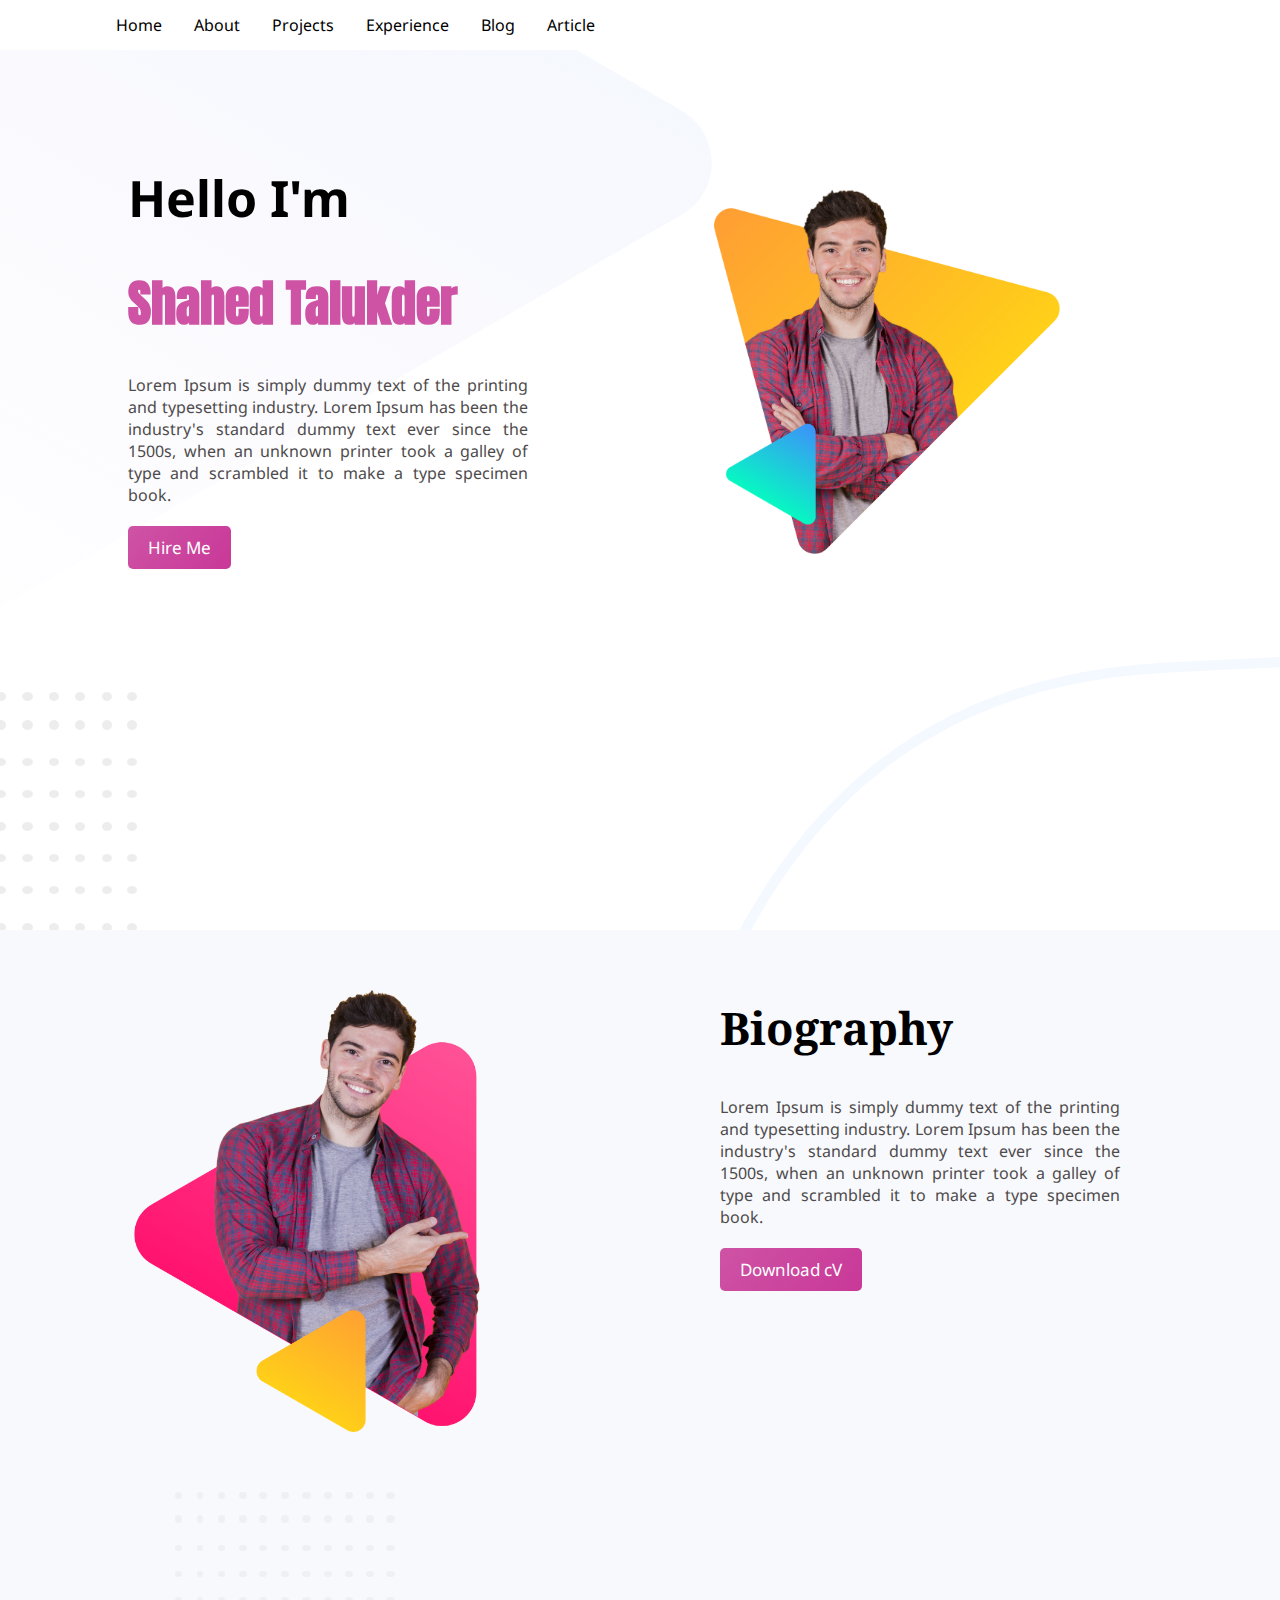
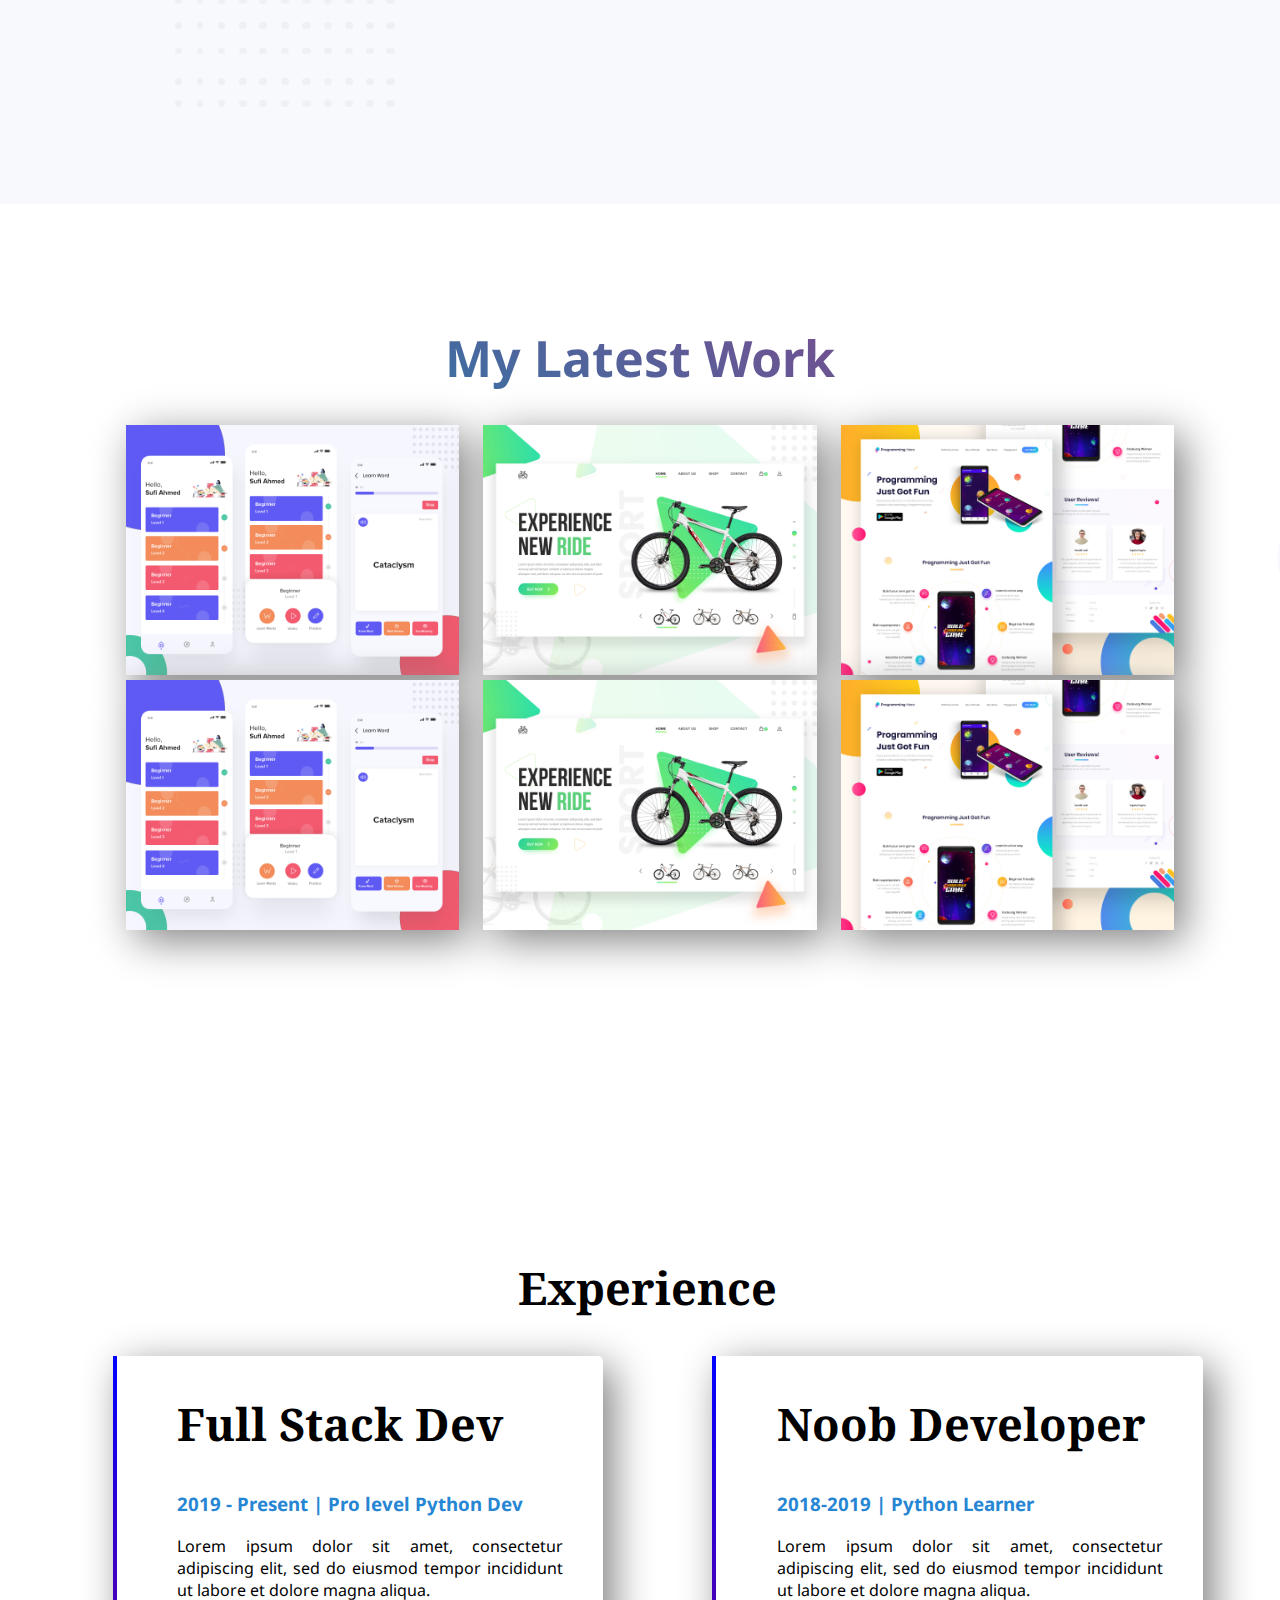
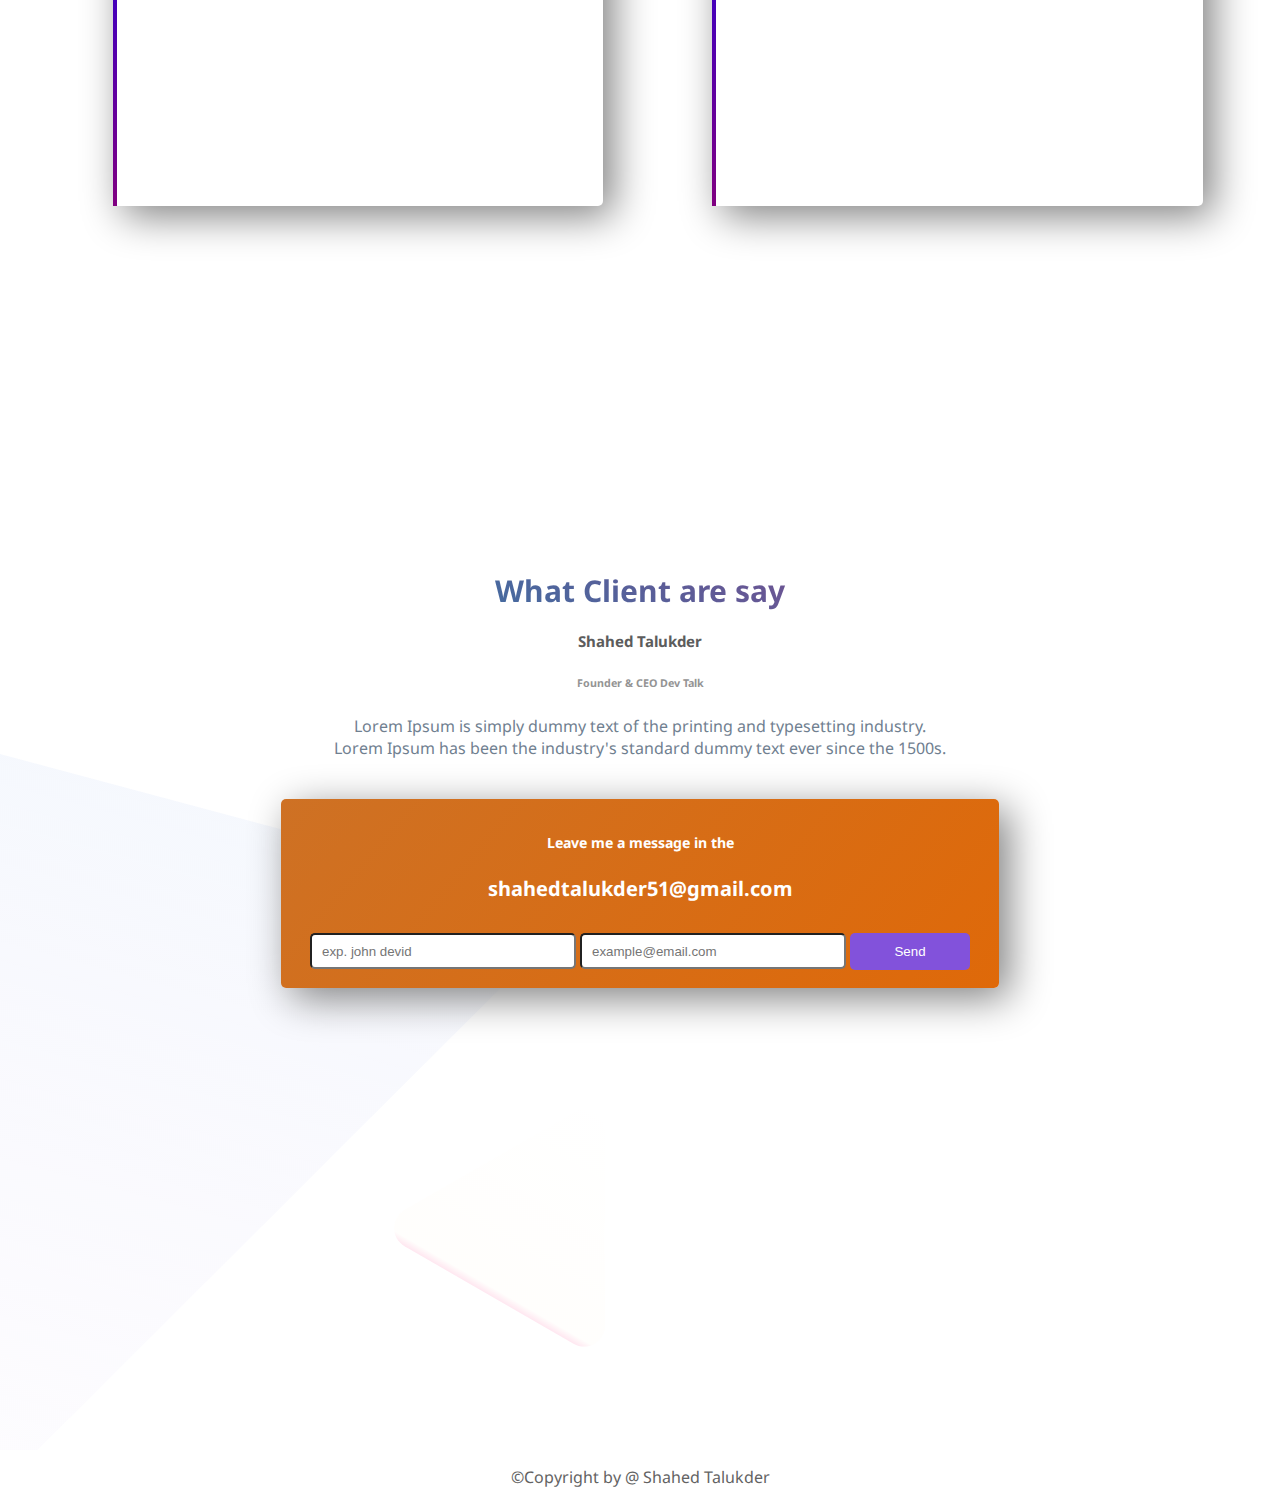
==== commit c1b0d078: "update" ====
--- a/index.html
+++ b/index.html
@@ -14,8 +14,10 @@
 <body>
   <div class="fixed-nav">
     <div class="navbar">
-      <a href="#home">Home</a>
-      <a href="#news">News</a>
+      <a href="#">Home</a>
+      <a href="#about">About</a>
+      <a href="#project">Projects</a>
+      <a href="#exp">Experience</a>
       <div class="dropdown">
         <button class="dropbtn">Blog
           <!-- <i class="fa fa-caret-down"></i> -->
@@ -53,7 +55,7 @@
     </div>
   </section>
   <!-- second section -->
-  <section class="second-section">
+  <section class="second-section" id="about">
     <div class="div-section second-div">
       <img src="images/peter_dream.png" alt="">
     </div>
@@ -65,7 +67,7 @@
     </div>
   </section>
   <!-- third section -->
-  <section class="third-section">
+  <section class="third-section" id="project">
     <div class="mydiv">
       <h1>My Latest Work</h1>
     </div>
@@ -79,15 +81,24 @@
       <div class="all-project">
         <img src="images/work-3.jpg" alt="">
       </div>
+      <div class="all-project">
+        <img src="images/work-1.png" alt="">
+      </div>
+      <div class="all-project">
+        <img src="images/work-2.jpg" alt="">
+      </div>
+      <div class="all-project">
+        <img src="images/work-3.jpg" alt="">
+      </div>
     </div>
   </section>
   <!-- section three -->
-  <section class="section-three">
+  <section class="section-three" id="exp">
     <div class="text-align">
       <h2 class="text-dec">Experience</h2>
     </div>
     <div class="section-area border-style">
-      <h2>Full Stack Web Developer</h2>
+      <h2>Full Stack Dev</h2>
       <h3 class="body-highlight">2019 - Present | Pro level Python Dev</h3>
       <p> Lorem ipsum dolor sit amet, consectetur adipiscing elit, sed do eiusmod tempor incididunt ut labore et dolore magna aliqua.
     </div>
--- a/css/style.css
+++ b/css/style.css
@@ -1,3 +1,6 @@
+html{
+  scroll-behavior: smooth;
+}
 body {
   font-family: 'Noto Sans', 'Noto Serif', sans-serif, Arial, Helvetica;
   margin: 0px;
@@ -8,7 +11,7 @@
 }
 
 section {
-  height: 80vh;
+  height: 100vh;
   padding-top: 30px;
 }
 
@@ -18,11 +21,12 @@
 }
 
 /* navbar */
-.fixed-nav{
-  margin:0;
+.fixed-nav {
+  margin: 0;
   width: 100%;
   position: fixed;
 }
+
 .navbar {
   padding-left: 7.8%;
   overflow: hidden;
@@ -171,7 +175,7 @@
 }
 
 .third-section .latest-work img:hover {
-  border-left: 4px solid;
+  border-right: 4px solid;
   border-image: linear-gradient(180deg, blue, purple);
   box-shadow: 10px 10px 40px gray;
   border-image-slice: 1;
